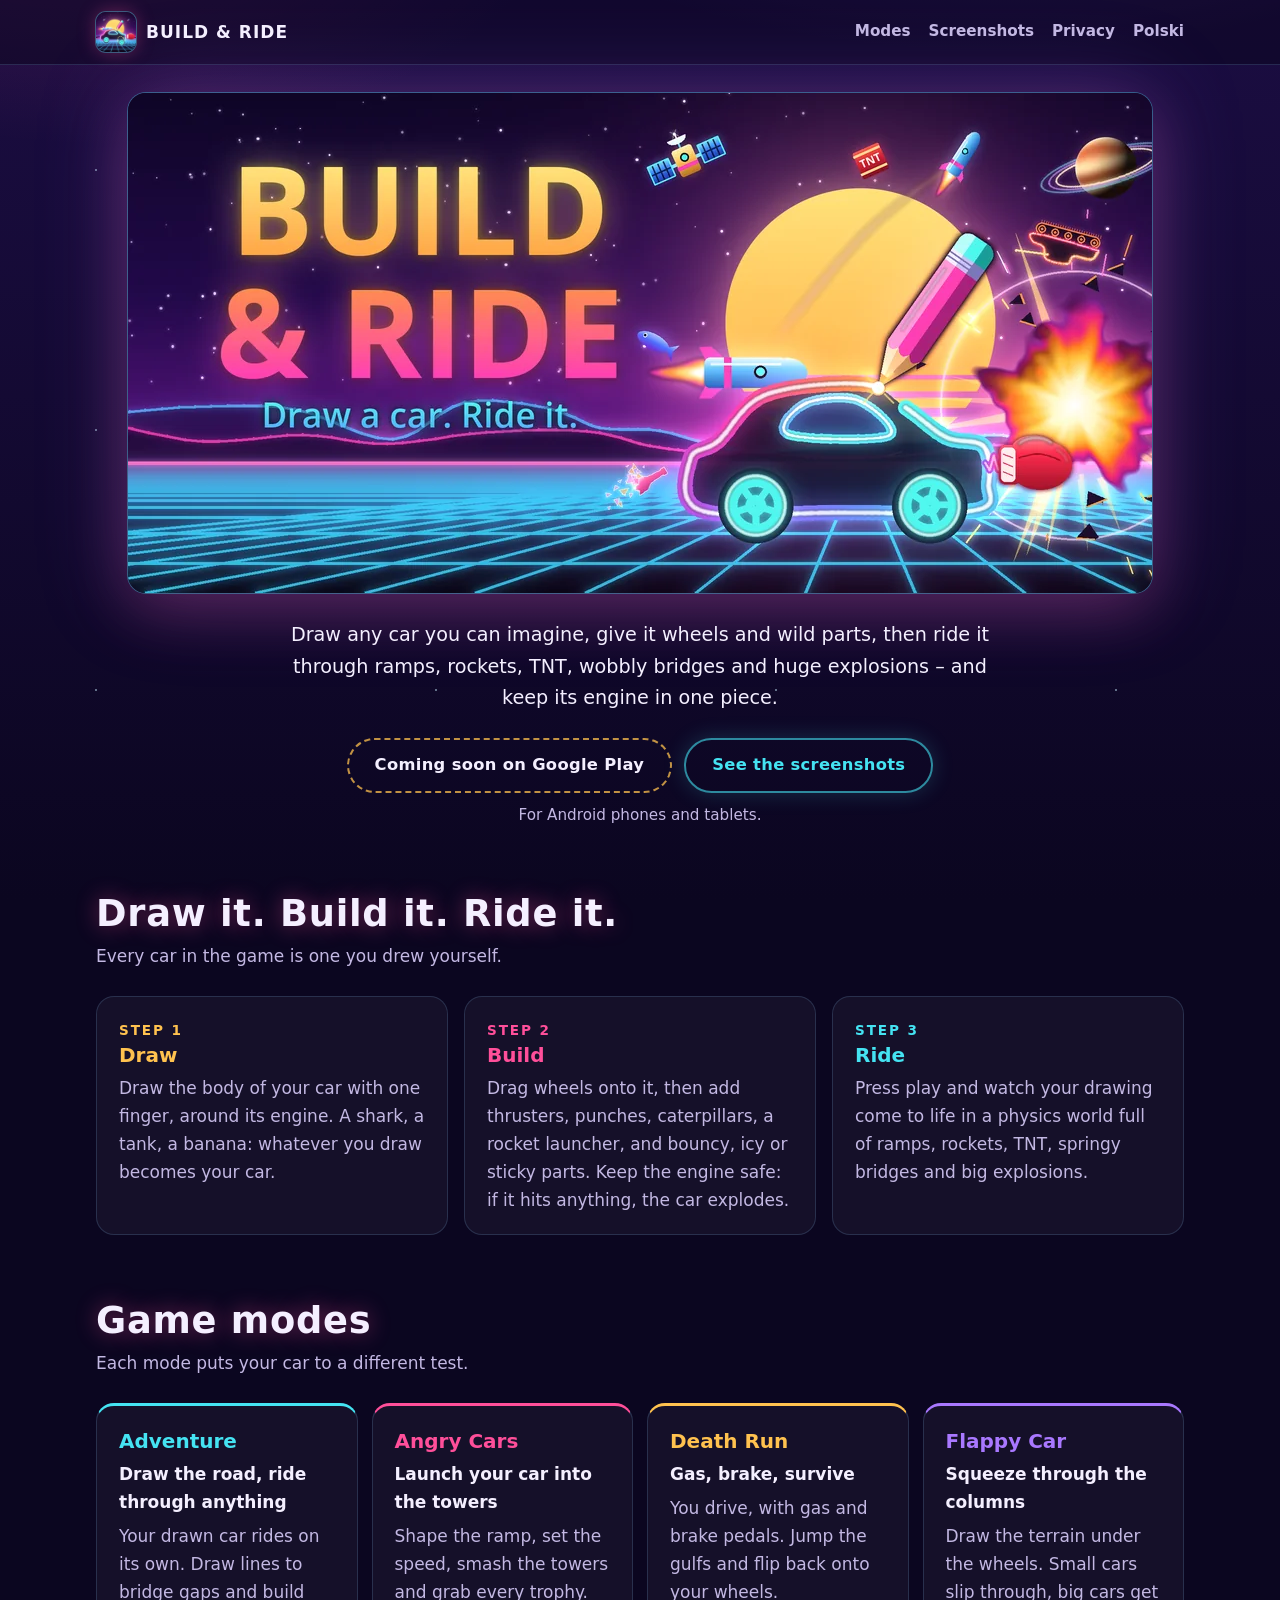
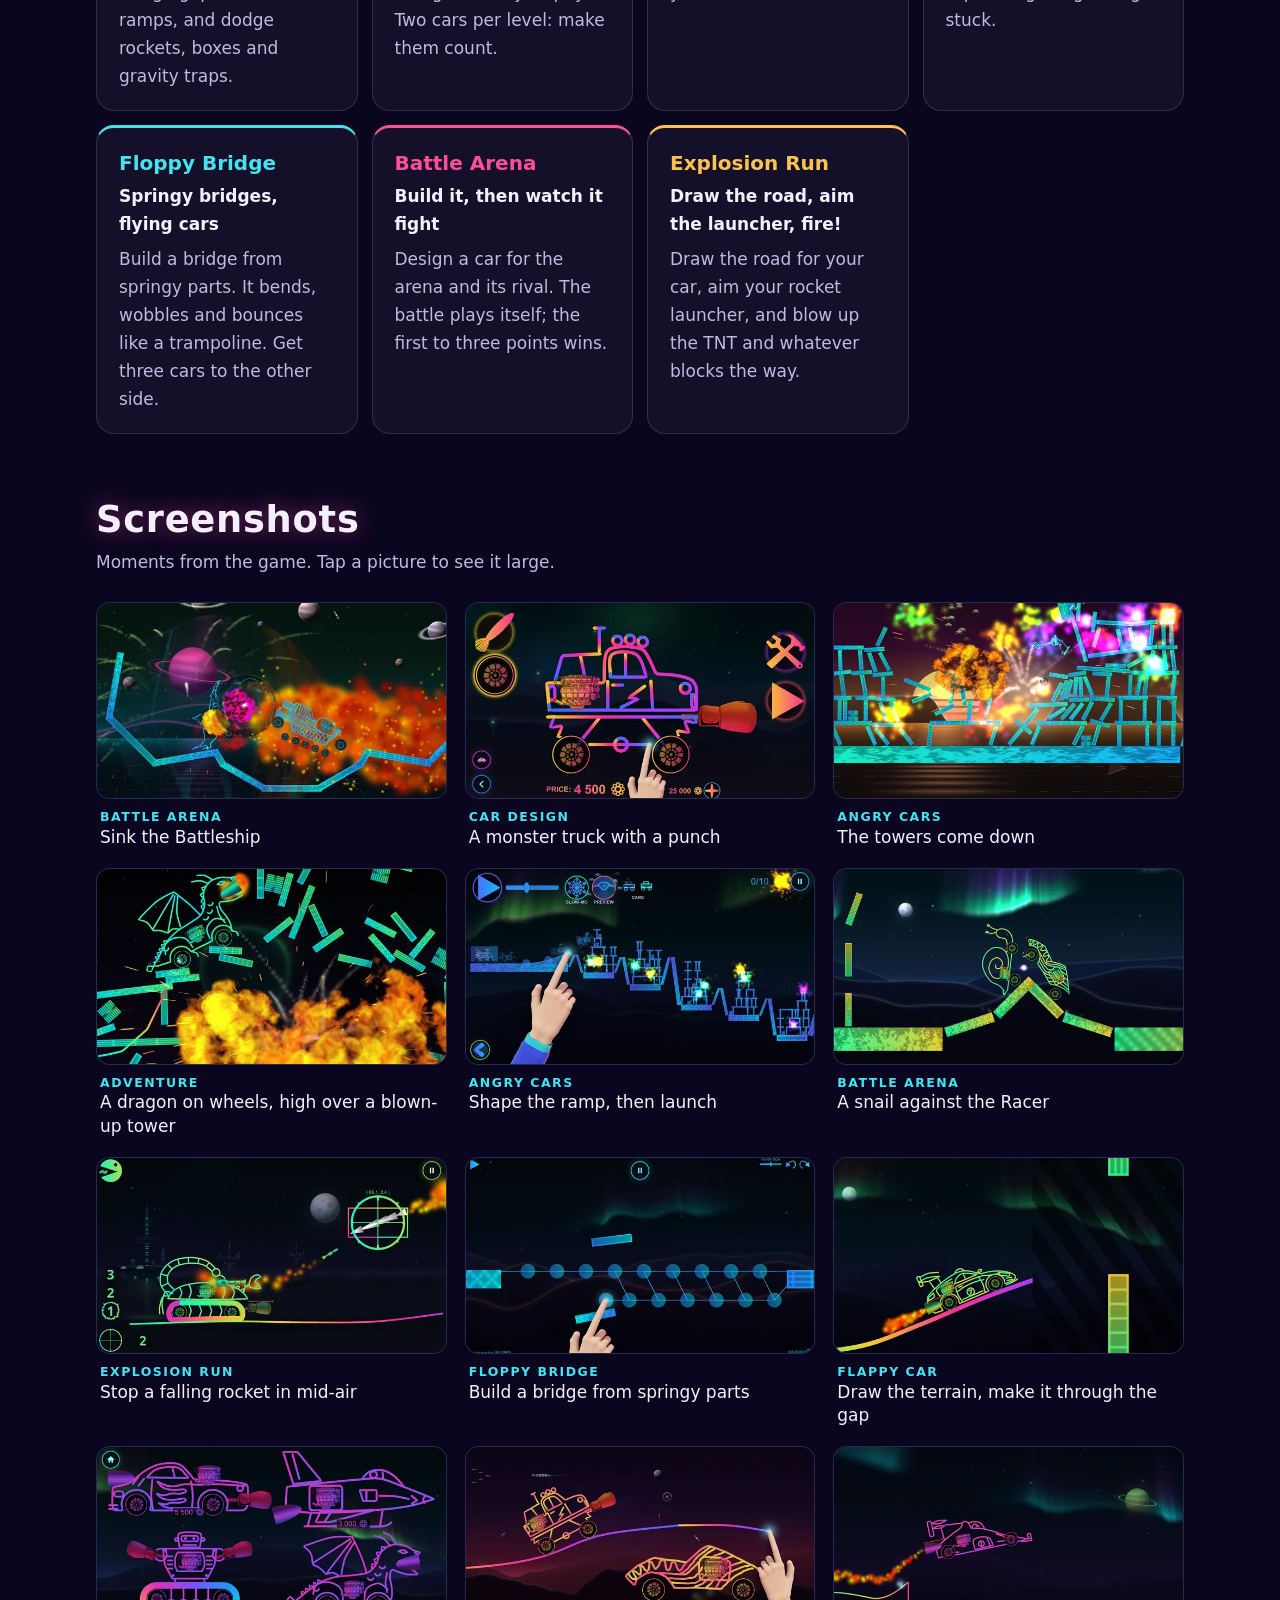
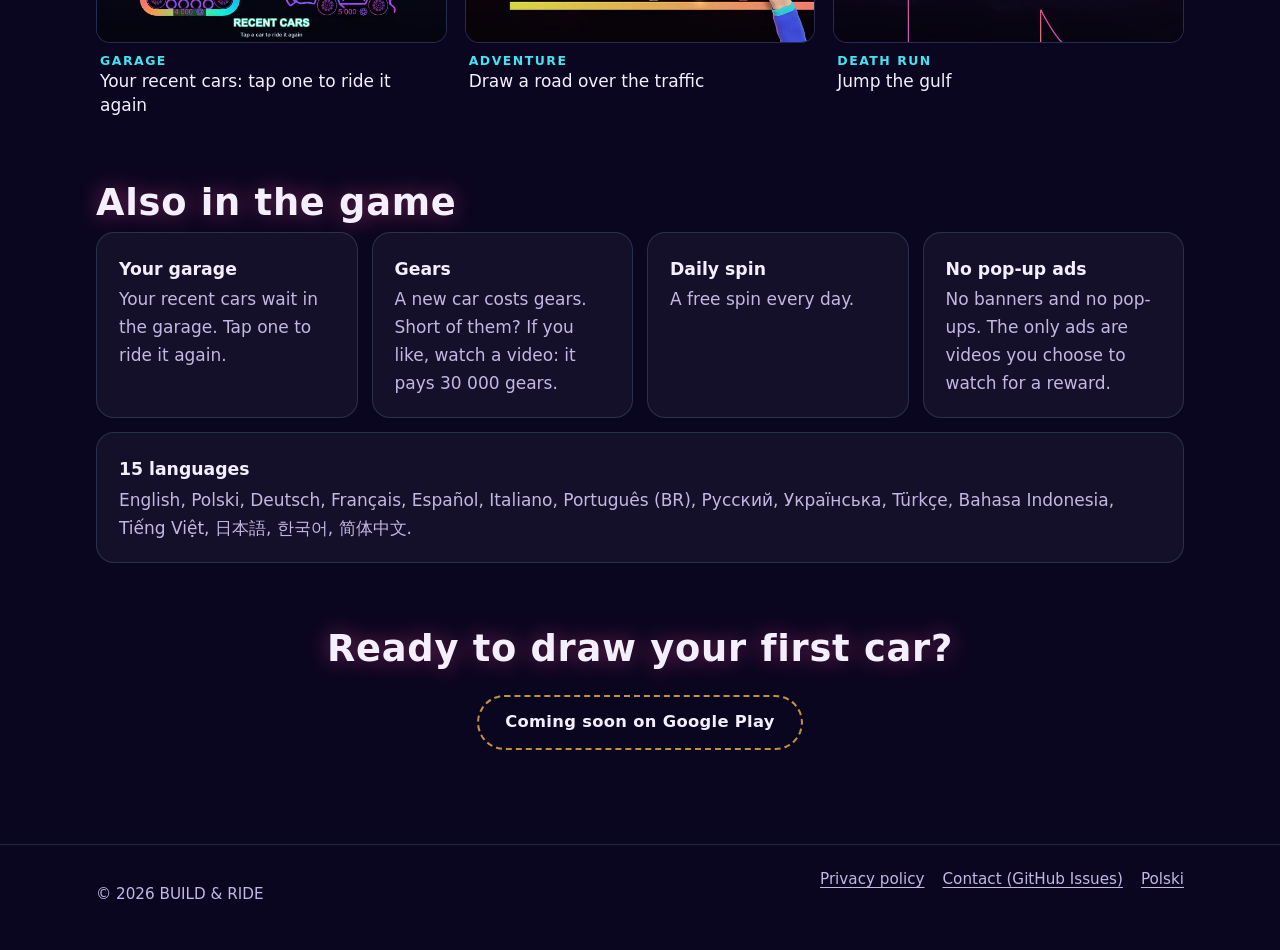
==== index.html @ ffcc8856 "BUILD & RIDE website: landing page (EN, PL), privacy policy, app-ads.txt, 404 Co-Authored-By: Claude" ====
<!doctype html>
<html lang="en">
<head>
<meta charset="utf-8">
<meta name="viewport" content="width=device-width, initial-scale=1">
<meta http-equiv="Content-Security-Policy" content="default-src 'none'; img-src 'self'; style-src 'self'; base-uri 'none'; form-action 'none'">
<meta name="referrer" content="no-referrer">
<title>BUILD &amp; RIDE: Draw a car. Ride it.</title>
<meta name="description" content="BUILD &amp; RIDE is a physics game for Android: draw any car you can imagine, add wheels, thrusters, punches and a rocket launcher, then ride it through ramps, rockets, wobbly bridges and big explosions.">
<meta name="color-scheme" content="dark">
<meta name="theme-color" content="#0b0620">
<link rel="canonical" href="https://raaafal.github.io/">
<link rel="alternate" hreflang="en" href="https://raaafal.github.io/">
<link rel="alternate" hreflang="pl" href="https://raaafal.github.io/pl/">
<link rel="alternate" hreflang="x-default" href="https://raaafal.github.io/">
<link rel="icon" href="favicon.ico" sizes="16x16 32x32 48x48">
<link rel="icon" href="assets/img/icon-192.png" type="image/png" sizes="192x192">
<link rel="apple-touch-icon" href="assets/img/apple-touch-icon.png">
<link rel="stylesheet" href="assets/css/site.css">
<meta property="og:type" content="website">
<meta property="og:site_name" content="BUILD &amp; RIDE">
<meta property="og:title" content="BUILD &amp; RIDE: Draw a car. Ride it.">
<meta property="og:description" content="Draw any car you can imagine, give it wheels and wild parts, and ride it through a world of ramps, rockets and explosions. A physics game for Android.">
<meta property="og:url" content="https://raaafal.github.io/">
<meta property="og:image" content="https://raaafal.github.io/assets/img/og.jpg">
<meta property="og:image:width" content="1200">
<meta property="og:image:height" content="630">
<meta property="og:image:alt" content="BUILD &amp; RIDE: a neon car being drawn by a pencil, with a rocket, a boxing glove and an explosion">
<meta property="og:locale" content="en_US">
<meta property="og:locale:alternate" content="pl_PL">
<meta name="twitter:card" content="summary_large_image">
</head>
<body>
<a class="skip" href="#main">Skip to content</a>

<header class="top">
  <div class="wrap">
    <a class="brand" href="./"><img src="assets/img/icon-96.webp" srcset="assets/img/icon-96.webp 1x, assets/img/icon-192.webp 2x" width="40" height="40" alt="">BUILD &amp; RIDE</a>
    <nav aria-label="Main">
      <ul class="nav">
        <li><a href="#modes">Modes</a></li>
        <li><a href="#screenshots">Screenshots</a></li>
        <li><a href="privacy.html">Privacy</a></li>
        <li><a href="pl/" hreflang="pl" lang="pl">Polski</a></li>
      </ul>
    </nav>
  </div>
</header>

<main id="main">
  <section class="hero">
    <div class="wrap">
      <h1><img src="assets/img/feature-1024.webp" srcset="assets/img/feature-640.webp 640w, assets/img/feature-1024.webp 1024w" sizes="(min-width: 1056px) 1024px, calc(100vw - 32px)" width="1024" height="500" fetchpriority="high" alt="BUILD &amp; RIDE: Draw a car. Ride it."></h1>
      <p class="lead">Draw any car you can imagine, give it wheels and wild parts, then ride it through ramps, rockets, TNT, wobbly bridges and huge explosions&nbsp;&ndash; and keep its engine in one piece.</p>
      <div class="cta">
        <!-- The Google Play listing was not live yet on 2026-11-10. When it is, replace the span below with:
        <a class="btn" href="https://play.google.com/store/apps/details?id=pl.favourite.drawandride">Get it on Google Play</a>
        -->
        <span class="btn btn-soon">Coming soon on Google Play</span>
        <a class="btn btn-ghost" href="#screenshots">See the screenshots</a>
      </div>
      <p class="note">For Android phones and tablets.</p>
    </div>
  </section>

  <section class="section" id="how" aria-labelledby="how-title">
    <div class="wrap">
      <h2 id="how-title">Draw it. Build it. Ride it.</h2>
      <p class="sub">Every car in the game is one you drew yourself.</p>
      <ol class="steps">
        <li class="card">
          <span class="step-no">Step 1</span>
          <h3>Draw</h3>
          <p>Draw the body of your car with one finger, around its engine. A shark, a tank, a banana: whatever you draw becomes your car.</p>
        </li>
        <li class="card">
          <span class="step-no">Step 2</span>
          <h3>Build</h3>
          <p>Drag wheels onto it, then add thrusters, punches, caterpillars, a rocket launcher, and bouncy, icy or sticky parts. Keep the engine safe: if it hits anything, the car explodes.</p>
        </li>
        <li class="card">
          <span class="step-no">Step 3</span>
          <h3>Ride</h3>
          <p>Press play and watch your drawing come to life in a physics world full of ramps, rockets, TNT, springy bridges and big explosions.</p>
        </li>
      </ol>
    </div>
  </section>

  <section class="section" id="modes" aria-labelledby="modes-title">
    <div class="wrap">
      <h2 id="modes-title">Game modes</h2>
      <p class="sub">Each mode puts your car to a different test.</p>
      <ul class="modes">
        <li class="card">
          <h3>Adventure</h3>
          <p class="tagline">Draw the road, ride through anything</p>
          <p>Your drawn car rides on its own. Draw lines to bridge gaps and build ramps, and dodge rockets, boxes and gravity traps.</p>
        </li>
        <li class="card">
          <h3>Angry Cars</h3>
          <p class="tagline">Launch your car into the towers</p>
          <p>Shape the ramp, set the speed, smash the towers and grab every trophy. Two cars per level: make them count.</p>
        </li>
        <li class="card">
          <h3>Death Run</h3>
          <p class="tagline">Gas, brake, survive</p>
          <p>You drive, with gas and brake pedals. Jump the gulfs and flip back onto your wheels.</p>
        </li>
        <li class="card">
          <h3>Flappy Car</h3>
          <p class="tagline">Squeeze through the columns</p>
          <p>Draw the terrain under the wheels. Small cars slip through, big cars get stuck.</p>
        </li>
        <li class="card">
          <h3>Floppy Bridge</h3>
          <p class="tagline">Springy bridges, flying cars</p>
          <p>Build a bridge from springy parts. It bends, wobbles and bounces like a trampoline. Get three cars to the other side.</p>
        </li>
        <li class="card">
          <h3>Battle Arena</h3>
          <p class="tagline">Build it, then watch it fight</p>
          <p>Design a car for the arena and its rival. The battle plays itself; the first to three points wins.</p>
        </li>
        <li class="card">
          <h3>Explosion Run</h3>
          <p class="tagline">Draw the road, aim the launcher, fire!</p>
          <p>Draw the road for your car, aim your rocket launcher, and blow up the TNT and whatever blocks the way.</p>
        </li>
      </ul>
    </div>
  </section>

  <section class="section" id="screenshots" aria-labelledby="shots-title">
    <div class="wrap">
      <h2 id="shots-title">Screenshots</h2>
      <p class="sub">Moments from the game. Tap a picture to see it large.</p>
      <ul class="gallery">
        <li>
          <figure>
            <a href="assets/img/shots/001-bat-battleship-1600.webp"><img src="assets/img/shots/001-bat-battleship-640.webp" srcset="assets/img/shots/001-bat-battleship-640.webp 640w, assets/img/shots/001-bat-battleship-960.webp 960w, assets/img/shots/001-bat-battleship-1600.webp 1600w" sizes="(min-width: 1120px) 340px, (min-width: 700px) 46vw, calc(100vw - 32px)" width="640" height="360" loading="lazy" decoding="async" alt="Screenshot: Battle Arena, Sink the Battleship"></a>
            <figcaption><span class="tag">Battle Arena</span>Sink the Battleship</figcaption>
          </figure>
        </li>
        <li>
          <figure>
            <a href="assets/img/shots/009-des-monster-1600.webp"><img src="assets/img/shots/009-des-monster-640.webp" srcset="assets/img/shots/009-des-monster-640.webp 640w, assets/img/shots/009-des-monster-960.webp 960w, assets/img/shots/009-des-monster-1600.webp 1600w" sizes="(min-width: 1120px) 340px, (min-width: 700px) 46vw, calc(100vw - 32px)" width="640" height="360" loading="lazy" decoding="async" alt="Screenshot: Car design, A monster truck with a punch"></a>
            <figcaption><span class="tag">Car design</span>A monster truck with a punch</figcaption>
          </figure>
        </li>
        <li>
          <figure>
            <a href="assets/img/shots/014-ang-hit4-1600.webp"><img src="assets/img/shots/014-ang-hit4-640.webp" srcset="assets/img/shots/014-ang-hit4-640.webp 640w, assets/img/shots/014-ang-hit4-960.webp 960w, assets/img/shots/014-ang-hit4-1600.webp 1600w" sizes="(min-width: 1120px) 340px, (min-width: 700px) 46vw, calc(100vw - 32px)" width="640" height="360" loading="lazy" decoding="async" alt="Screenshot: Angry Cars, The towers come down"></a>
            <figcaption><span class="tag">Angry Cars</span>The towers come down</figcaption>
          </figure>
        </li>
        <li>
          <figure>
            <a href="assets/img/shots/020-adv-collapse-1600.webp"><img src="assets/img/shots/020-adv-collapse-640.webp" srcset="assets/img/shots/020-adv-collapse-640.webp 640w, assets/img/shots/020-adv-collapse-960.webp 960w, assets/img/shots/020-adv-collapse-1600.webp 1600w" sizes="(min-width: 1120px) 340px, (min-width: 700px) 46vw, calc(100vw - 32px)" width="640" height="360" loading="lazy" decoding="async" alt="Screenshot: Adventure, A dragon on wheels, high over a blown-up tower"></a>
            <figcaption><span class="tag">Adventure</span>A dragon on wheels, high over a blown-up tower</figcaption>
          </figure>
        </li>
        <li>
          <figure>
            <a href="assets/img/shots/030-ang-ramp-long-1600.webp"><img src="assets/img/shots/030-ang-ramp-long-640.webp" srcset="assets/img/shots/030-ang-ramp-long-640.webp 640w, assets/img/shots/030-ang-ramp-long-960.webp 960w, assets/img/shots/030-ang-ramp-long-1600.webp 1600w" sizes="(min-width: 1120px) 340px, (min-width: 700px) 46vw, calc(100vw - 32px)" width="640" height="360" loading="lazy" decoding="async" alt="Screenshot: Angry Cars, Shape the ramp, then launch"></a>
            <figcaption><span class="tag">Angry Cars</span>Shape the ramp, then launch</figcaption>
          </figure>
        </li>
        <li>
          <figure>
            <a href="assets/img/shots/035-bat-racer-1600.webp"><img src="assets/img/shots/035-bat-racer-640.webp" srcset="assets/img/shots/035-bat-racer-640.webp 640w, assets/img/shots/035-bat-racer-960.webp 960w, assets/img/shots/035-bat-racer-1600.webp 1600w" sizes="(min-width: 1120px) 340px, (min-width: 700px) 46vw, calc(100vw - 32px)" width="640" height="360" loading="lazy" decoding="async" alt="Screenshot: Battle Arena, A snail against the Racer"></a>
            <figcaption><span class="tag">Battle Arena</span>A snail against the Racer</figcaption>
          </figure>
        </li>
        <li>
          <figure>
            <a href="assets/img/shots/045-exp-intercept-1600.webp"><img src="assets/img/shots/045-exp-intercept-640.webp" srcset="assets/img/shots/045-exp-intercept-640.webp 640w, assets/img/shots/045-exp-intercept-960.webp 960w, assets/img/shots/045-exp-intercept-1600.webp 1600w" sizes="(min-width: 1120px) 340px, (min-width: 700px) 46vw, calc(100vw - 32px)" width="640" height="360" loading="lazy" decoding="async" alt="Screenshot: Explosion Run, Stop a falling rocket in mid-air"></a>
            <figcaption><span class="tag">Explosion Run</span>Stop a falling rocket in mid-air</figcaption>
          </figure>
        </li>
        <li>
          <figure>
            <a href="assets/img/shots/082-bri-build-truss-1600.webp"><img src="assets/img/shots/082-bri-build-truss-640.webp" srcset="assets/img/shots/082-bri-build-truss-640.webp 640w, assets/img/shots/082-bri-build-truss-960.webp 960w, assets/img/shots/082-bri-build-truss-1600.webp 1600w" sizes="(min-width: 1120px) 340px, (min-width: 700px) 46vw, calc(100vw - 32px)" width="640" height="360" loading="lazy" decoding="async" alt="Screenshot: Floppy Bridge, Build a bridge from springy parts"></a>
            <figcaption><span class="tag">Floppy Bridge</span>Build a bridge from springy parts</figcaption>
          </figure>
        </li>
        <li>
          <figure>
            <a href="assets/img/shots/091-fly-ramp-1600.webp"><img src="assets/img/shots/091-fly-ramp-640.webp" srcset="assets/img/shots/091-fly-ramp-640.webp 640w, assets/img/shots/091-fly-ramp-960.webp 960w, assets/img/shots/091-fly-ramp-1600.webp 1600w" sizes="(min-width: 1120px) 340px, (min-width: 700px) 46vw, calc(100vw - 32px)" width="640" height="360" loading="lazy" decoding="async" alt="Screenshot: Flappy Car, Draw the terrain, make it through the gap"></a>
            <figcaption><span class="tag">Flappy Car</span>Draw the terrain, make it through the gap</figcaption>
          </figure>
        </li>
        <li>
          <figure>
            <a href="assets/img/shots/094-gar-four-1600.webp"><img src="assets/img/shots/094-gar-four-640.webp" srcset="assets/img/shots/094-gar-four-640.webp 640w, assets/img/shots/094-gar-four-960.webp 960w, assets/img/shots/094-gar-four-1600.webp 1600w" sizes="(min-width: 1120px) 340px, (min-width: 700px) 46vw, calc(100vw - 32px)" width="640" height="360" loading="lazy" decoding="async" alt="Screenshot: Garage, Your recent cars: tap one to ride it again"></a>
            <figcaption><span class="tag">Garage</span>Your recent cars: tap one to ride it again</figcaption>
          </figure>
        </li>
        <li>
          <figure>
            <a href="assets/img/shots/096-adv-highway-1600.webp"><img src="assets/img/shots/096-adv-highway-640.webp" srcset="assets/img/shots/096-adv-highway-640.webp 640w, assets/img/shots/096-adv-highway-960.webp 960w, assets/img/shots/096-adv-highway-1600.webp 1600w" sizes="(min-width: 1120px) 340px, (min-width: 700px) 46vw, calc(100vw - 32px)" width="640" height="360" loading="lazy" decoding="async" alt="Screenshot: Adventure, Draw a road over the traffic"></a>
            <figcaption><span class="tag">Adventure</span>Draw a road over the traffic</figcaption>
          </figure>
        </li>
        <li>
          <figure>
            <a href="assets/img/shots/097-run-gulf-1600.webp"><img src="assets/img/shots/097-run-gulf-640.webp" srcset="assets/img/shots/097-run-gulf-640.webp 640w, assets/img/shots/097-run-gulf-960.webp 960w, assets/img/shots/097-run-gulf-1600.webp 1600w" sizes="(min-width: 1120px) 340px, (min-width: 700px) 46vw, calc(100vw - 32px)" width="640" height="360" loading="lazy" decoding="async" alt="Screenshot: Death Run, Jump the gulf"></a>
            <figcaption><span class="tag">Death Run</span>Jump the gulf</figcaption>
          </figure>
        </li>
      </ul>
    </div>
  </section>

  <section class="section" id="more" aria-labelledby="more-title">
    <div class="wrap">
      <h2 id="more-title">Also in the game</h2>
      <ul class="facts">
        <li class="card"><strong>Your garage</strong><span>Your recent cars wait in the garage. Tap one to ride it again.</span></li>
        <li class="card"><strong>Gears</strong><span>A new car costs gears. Short of them? If you like, watch a video: it pays 30&nbsp;000 gears.</span></li>
        <li class="card"><strong>Daily spin</strong><span>A free spin every day.</span></li>
        <li class="card"><strong>No pop-up ads</strong><span>No banners and no pop-ups. The only ads are videos you choose to watch for a reward.</span></li>
        <li class="card wide"><strong>15 languages</strong><span>English, Polski, Deutsch, Français, Español, Italiano, Português (BR), Русский, Українська, Türkçe, Bahasa Indonesia, Tiếng Việt, 日本語, 한국어, 简体中文.</span></li>
      </ul>
    </div>
  </section>

  <section class="section final" aria-labelledby="final-title">
    <div class="wrap">
      <h2 id="final-title">Ready to draw your first car?</h2>
      <div class="cta">
        <!-- When the Google Play listing is live, replace the span below with:
        <a class="btn" href="https://play.google.com/store/apps/details?id=pl.favourite.drawandride">Get it on Google Play</a>
        -->
        <span class="btn btn-soon">Coming soon on Google Play</span>
      </div>
    </div>
  </section>
</main>

<footer class="foot">
  <div class="wrap">
    <p>&copy; 2026 BUILD &amp; RIDE</p>
    <ul>
      <li><a href="privacy.html">Privacy policy</a></li>
      <li><a href="https://github.com/Raaafal/raaafal.github.io/issues">Contact (GitHub Issues)</a></li>
      <li><a href="pl/" hreflang="pl" lang="pl">Polski</a></li>
    </ul>
  </div>
</footer>
</body>
</html>
---- assets/css/site.css ----
/* BUILD & RIDE website: one small stylesheet, system fonts, no external requests. */

:root {
  color-scheme: dark;
  --bg: #0b0620;
  --bg-top: #1b0d42;
  --panel: rgba(255, 255, 255, 0.045);
  --panel-line: rgba(140, 205, 255, 0.17);
  --text: #f4efff;
  --muted: #c3b8e3;
  --cyan: #45e3f2;
  --pink: #ff4f9a;
  --gold: #ffc24f;
  --violet: #a978ff;
  --radius: 18px;
  --wrap: 1120px;
  --gutter: 16px;
}

*,
*::before,
*::after {
  box-sizing: border-box;
}

html {
  -webkit-text-size-adjust: 100%;
  text-size-adjust: 100%;
  scroll-behavior: smooth;
}

@media (prefers-reduced-motion: reduce) {
  html {
    scroll-behavior: auto;
  }
}

body {
  margin: 0;
  min-height: 100vh;
  font: 400 1.0625rem/1.65 system-ui, -apple-system, "Segoe UI", Roboto, "Helvetica Neue", Arial, "Noto Sans", sans-serif;
  color: var(--text);
  background-color: var(--bg);
  background-image:
    radial-gradient(1100px 620px at 78% -8%, rgba(169, 120, 255, 0.34), transparent 62%),
    radial-gradient(820px 520px at 8% -4%, rgba(255, 79, 154, 0.2), transparent 60%),
    linear-gradient(180deg, var(--bg-top) 0, var(--bg) 900px);
  background-repeat: no-repeat;
  overflow-x: hidden;
}

/* a quiet field of stars behind everything */
body::before {
  content: "";
  position: fixed;
  inset: 0;
  z-index: -1;
  pointer-events: none;
  opacity: 0.5;
  background-image:
    radial-gradient(1.2px 1.2px at 24px 36px, #fff 50%, transparent 52%),
    radial-gradient(1px 1px at 150px 92px, rgba(255, 255, 255, 0.85) 50%, transparent 52%),
    radial-gradient(1.6px 1.6px at 96px 170px, rgba(200, 240, 255, 0.9) 50%, transparent 52%),
    radial-gradient(1px 1px at 236px 214px, rgba(255, 255, 255, 0.7) 50%, transparent 52%),
    radial-gradient(1.3px 1.3px at 310px 48px, rgba(255, 220, 240, 0.8) 50%, transparent 52%),
    radial-gradient(1px 1px at 200px 130px, rgba(255, 255, 255, 0.6) 50%, transparent 52%);
  background-size: 340px 260px;
}

img {
  max-width: 100%;
  height: auto;
  display: block;
}

a {
  color: var(--cyan);
  text-underline-offset: 0.18em;
}

a:hover {
  color: #8ff1fa;
}

:focus-visible {
  outline: 3px solid var(--gold);
  outline-offset: 3px;
  border-radius: 6px;
}

.wrap {
  width: 100%;
  max-width: var(--wrap);
  margin: 0 auto;
  padding: 0 var(--gutter);
}

.skip {
  position: absolute;
  left: -9999px;
  top: 0;
  padding: 8px 14px;
  background: var(--gold);
  color: #1a0b33;
  font-weight: 700;
  z-index: 20;
}

.skip:focus {
  left: 12px;
  top: 12px;
}

/* ------------------------------------------------------------------ header */

.top {
  border-bottom: 1px solid var(--panel-line);
  background: rgba(11, 6, 32, 0.55);
}

.top .wrap {
  display: flex;
  align-items: center;
  justify-content: space-between;
  flex-wrap: wrap;
  gap: 8px 20px;
  padding-top: 12px;
  padding-bottom: 12px;
}

.brand {
  display: inline-flex;
  align-items: center;
  gap: 10px;
  color: var(--text);
  text-decoration: none;
  font-weight: 800;
  letter-spacing: 0.06em;
  white-space: nowrap;
}

.brand img {
  width: 40px;
  height: 40px;
  border-radius: 10px;
  box-shadow: 0 0 0 1px rgba(69, 227, 242, 0.35), 0 0 18px rgba(255, 79, 154, 0.35);
}

.brand:hover {
  color: var(--text);
}

.nav {
  display: flex;
  flex-wrap: wrap;
  gap: 4px 18px;
  margin: 0;
  padding: 0;
  list-style: none;
  font-size: 0.95rem;
}

.nav a {
  color: var(--muted);
  text-decoration: none;
  font-weight: 600;
}

.nav a:hover,
.nav a[aria-current="page"] {
  color: var(--text);
}

/* ------------------------------------------------------------------ hero */

.hero {
  padding: 28px 0 8px;
  text-align: center;
}

.hero h1 {
  margin: 0 auto;
  max-width: 1024px;
  line-height: 0;
}

.hero h1 img {
  width: 100%;
  border-radius: var(--radius);
  box-shadow:
    0 0 0 1px rgba(69, 227, 242, 0.35),
    0 18px 60px rgba(255, 79, 154, 0.22),
    0 0 90px rgba(169, 120, 255, 0.25);
}

.lead {
  max-width: 44rem;
  margin: 26px auto 0;
  font-size: 1.2rem;
  color: var(--text);
}

.cta {
  display: flex;
  flex-wrap: wrap;
  justify-content: center;
  gap: 12px;
  margin: 24px 0 6px;
}

.btn {
  display: inline-flex;
  align-items: center;
  justify-content: center;
  min-height: 50px;
  padding: 12px 26px;
  border-radius: 999px;
  font-weight: 800;
  font-size: 1.02rem;
  letter-spacing: 0.02em;
  text-decoration: none;
  color: #1a0b33;
  background: linear-gradient(90deg, var(--gold), var(--pink));
  box-shadow: 0 6px 26px rgba(255, 79, 154, 0.35);
}

.btn:hover {
  color: #1a0b33;
  filter: brightness(1.08);
}

.btn-soon {
  color: var(--text);
  background: transparent;
  border: 2px dashed rgba(255, 194, 79, 0.75);
  box-shadow: none;
  cursor: default;
}

.btn-ghost {
  color: var(--cyan);
  background: transparent;
  border: 2px solid rgba(69, 227, 242, 0.6);
  box-shadow: 0 0 22px rgba(69, 227, 242, 0.18);
}

.btn-ghost:hover {
  color: #8ff1fa;
}

.note {
  margin: 10px 0 0;
  color: var(--muted);
  font-size: 0.95rem;
}

/* ------------------------------------------------------------------ sections */

section {
  scroll-margin-top: 12px;
}

.section {
  padding: 56px 0 8px;
}

.section h2 {
  margin: 0 0 6px;
  font-size: clamp(1.6rem, 1.1rem + 2vw, 2.3rem);
  line-height: 1.2;
  font-weight: 900;
  letter-spacing: 0.02em;
  text-shadow: 0 0 22px rgba(255, 79, 154, 0.45);
}

.section .sub {
  margin: 0 0 26px;
  color: var(--muted);
  max-width: 48rem;
}

.card {
  background: var(--panel);
  border: 1px solid var(--panel-line);
  border-radius: var(--radius);
  padding: 22px 22px 20px;
}

.card h3 {
  margin: 0 0 6px;
  font-size: 1.25rem;
  line-height: 1.3;
  font-weight: 800;
}

.card p {
  margin: 0;
  color: var(--muted);
}

/* the three steps */
.steps {
  display: grid;
  gap: 16px;
  grid-template-columns: repeat(auto-fit, minmax(250px, 1fr));
  margin: 0;
  padding: 0;
  list-style: none;
}

.step-no {
  display: block;
  font-size: 0.85rem;
  font-weight: 800;
  letter-spacing: 0.14em;
  text-transform: uppercase;
}

.steps li:nth-child(1) .step-no,
.steps li:nth-child(1) h3 {
  color: var(--gold);
}

.steps li:nth-child(2) .step-no,
.steps li:nth-child(2) h3 {
  color: var(--pink);
}

.steps li:nth-child(3) .step-no,
.steps li:nth-child(3) h3 {
  color: var(--cyan);
}

/* the modes */
.modes {
  display: grid;
  gap: 14px;
  grid-template-columns: repeat(auto-fill, minmax(250px, 1fr));
  margin: 0;
  padding: 0;
  list-style: none;
}

.modes .card {
  border-top: 3px solid var(--accent, var(--cyan));
}

.modes h3 {
  color: var(--accent, var(--cyan));
}

.modes .tagline {
  margin: 0 0 6px;
  color: var(--text);
  font-weight: 600;
}

.modes li:nth-child(4n + 1) { --accent: var(--cyan); }
.modes li:nth-child(4n + 2) { --accent: var(--pink); }
.modes li:nth-child(4n + 3) { --accent: var(--gold); }
.modes li:nth-child(4n + 4) { --accent: var(--violet); }

/* the screenshots */
.gallery {
  display: grid;
  gap: 18px;
  grid-template-columns: repeat(auto-fill, minmax(300px, 1fr));
  margin: 0;
  padding: 0;
  list-style: none;
}

.gallery figure {
  margin: 0;
}

.gallery a {
  display: block;
  border-radius: 14px;
  overflow: hidden;
  border: 1px solid var(--panel-line);
  background: #120a2c;
  aspect-ratio: 16 / 9;
}

.gallery a:hover {
  border-color: rgba(69, 227, 242, 0.7);
  box-shadow: 0 0 26px rgba(69, 227, 242, 0.25);
}

.gallery img {
  width: 100%;
  height: 100%;
  object-fit: cover;
}

.gallery figcaption {
  padding: 9px 4px 0;
  line-height: 1.4;
}

.tag {
  display: block;
  font-size: 0.78rem;
  font-weight: 800;
  letter-spacing: 0.12em;
  text-transform: uppercase;
  color: var(--cyan);
}

.hint {
  margin: 16px 0 0;
  color: var(--muted);
  font-size: 0.95rem;
}

/* also in the game */
.facts {
  display: grid;
  gap: 14px;
  grid-template-columns: repeat(auto-fit, minmax(250px, 1fr));
  margin: 0;
  padding: 0;
  list-style: none;
}

.facts strong {
  display: block;
  color: var(--text);
  font-size: 1.08rem;
  margin-bottom: 2px;
}

.facts span {
  color: var(--muted);
}

.facts .wide {
  grid-column: 1 / -1;
}

.final {
  text-align: center;
  padding-bottom: 48px;
}

/* ------------------------------------------------------------------ the privacy policy */

.doc {
  max-width: 46rem;
  padding: 40px 0 24px;
}

.doc h1 {
  margin: 0 0 6px;
  font-size: clamp(1.8rem, 1.2rem + 2.4vw, 2.6rem);
  line-height: 1.15;
  font-weight: 900;
  text-shadow: 0 0 24px rgba(255, 79, 154, 0.45);
}

.doc .meta {
  margin: 0 0 24px;
  color: var(--muted);
}

.doc h2 {
  margin: 34px 0 8px;
  font-size: 1.35rem;
  line-height: 1.3;
  color: var(--gold);
}

.doc h3 {
  margin: 22px 0 6px;
  font-size: 1.1rem;
  color: var(--cyan);
}

.doc p,
.doc li {
  color: var(--text);
}

.doc ul {
  padding-left: 1.25rem;
}

.doc li {
  margin: 4px 0;
}

.doc .summary {
  margin: 18px 0 8px;
}

.doc .summary h2 {
  margin-top: 0;
  color: var(--cyan);
}

.doc .summary ul {
  margin: 0;
}

.doc code {
  font-family: ui-monospace, "Cascadia Mono", Consolas, Menlo, monospace;
  font-size: 0.92em;
  color: #ffd98f;
  overflow-wrap: anywhere;
}

/* ------------------------------------------------------------------ footer */

.foot {
  margin-top: 40px;
  border-top: 1px solid var(--panel-line);
  color: var(--muted);
  font-size: 0.95rem;
}

.foot .wrap {
  display: flex;
  flex-wrap: wrap;
  justify-content: space-between;
  gap: 10px 24px;
  padding-top: 22px;
  padding-bottom: 28px;
}

.foot ul {
  display: flex;
  flex-wrap: wrap;
  gap: 6px 18px;
  margin: 0;
  padding: 0;
  list-style: none;
}

.foot a {
  color: var(--muted);
}

.foot a:hover {
  color: var(--text);
}

/* ------------------------------------------------------------------ the 404 page */

.lost {
  text-align: center;
  padding: 72px 0 40px;
}

.lost h1 {
  margin: 18px 0 8px;
  font-size: clamp(1.8rem, 1.2rem + 2.4vw, 2.6rem);
  font-weight: 900;
}

.lost img {
  margin: 0 auto;
  width: 120px;
  height: 120px;
  border-radius: 26px;
  box-shadow: 0 0 0 1px rgba(69, 227, 242, 0.35), 0 0 40px rgba(255, 79, 154, 0.35);
}

@media (max-width: 520px) {
  body {
    font-size: 1rem;
  }

  .lead {
    font-size: 1.08rem;
  }

  .hero {
    padding-top: 18px;
  }

  .section {
    padding-top: 44px;
  }

  .gallery {
    grid-template-columns: 1fr;
  }
}

@media (max-width: 360px) {
  .btn {
    padding-left: 16px;
    padding-right: 16px;
    font-size: 0.97rem;
  }
}
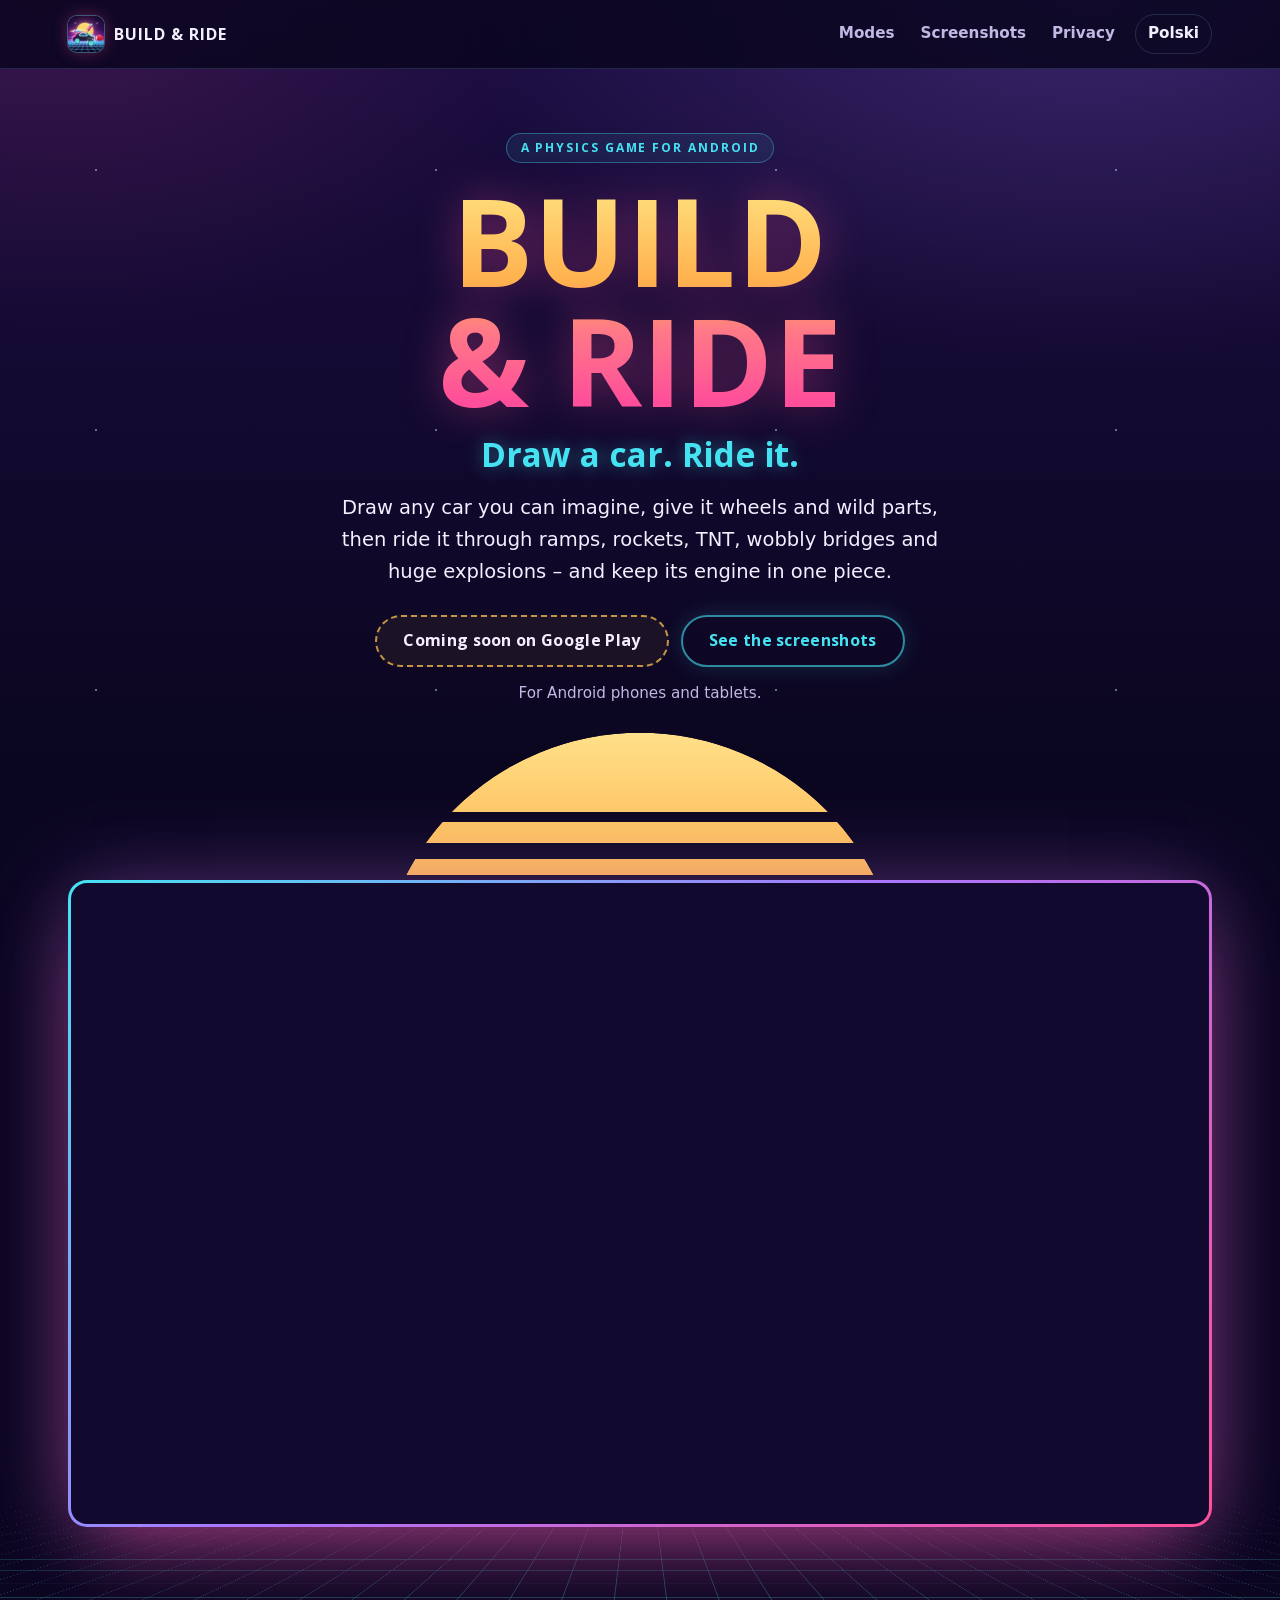
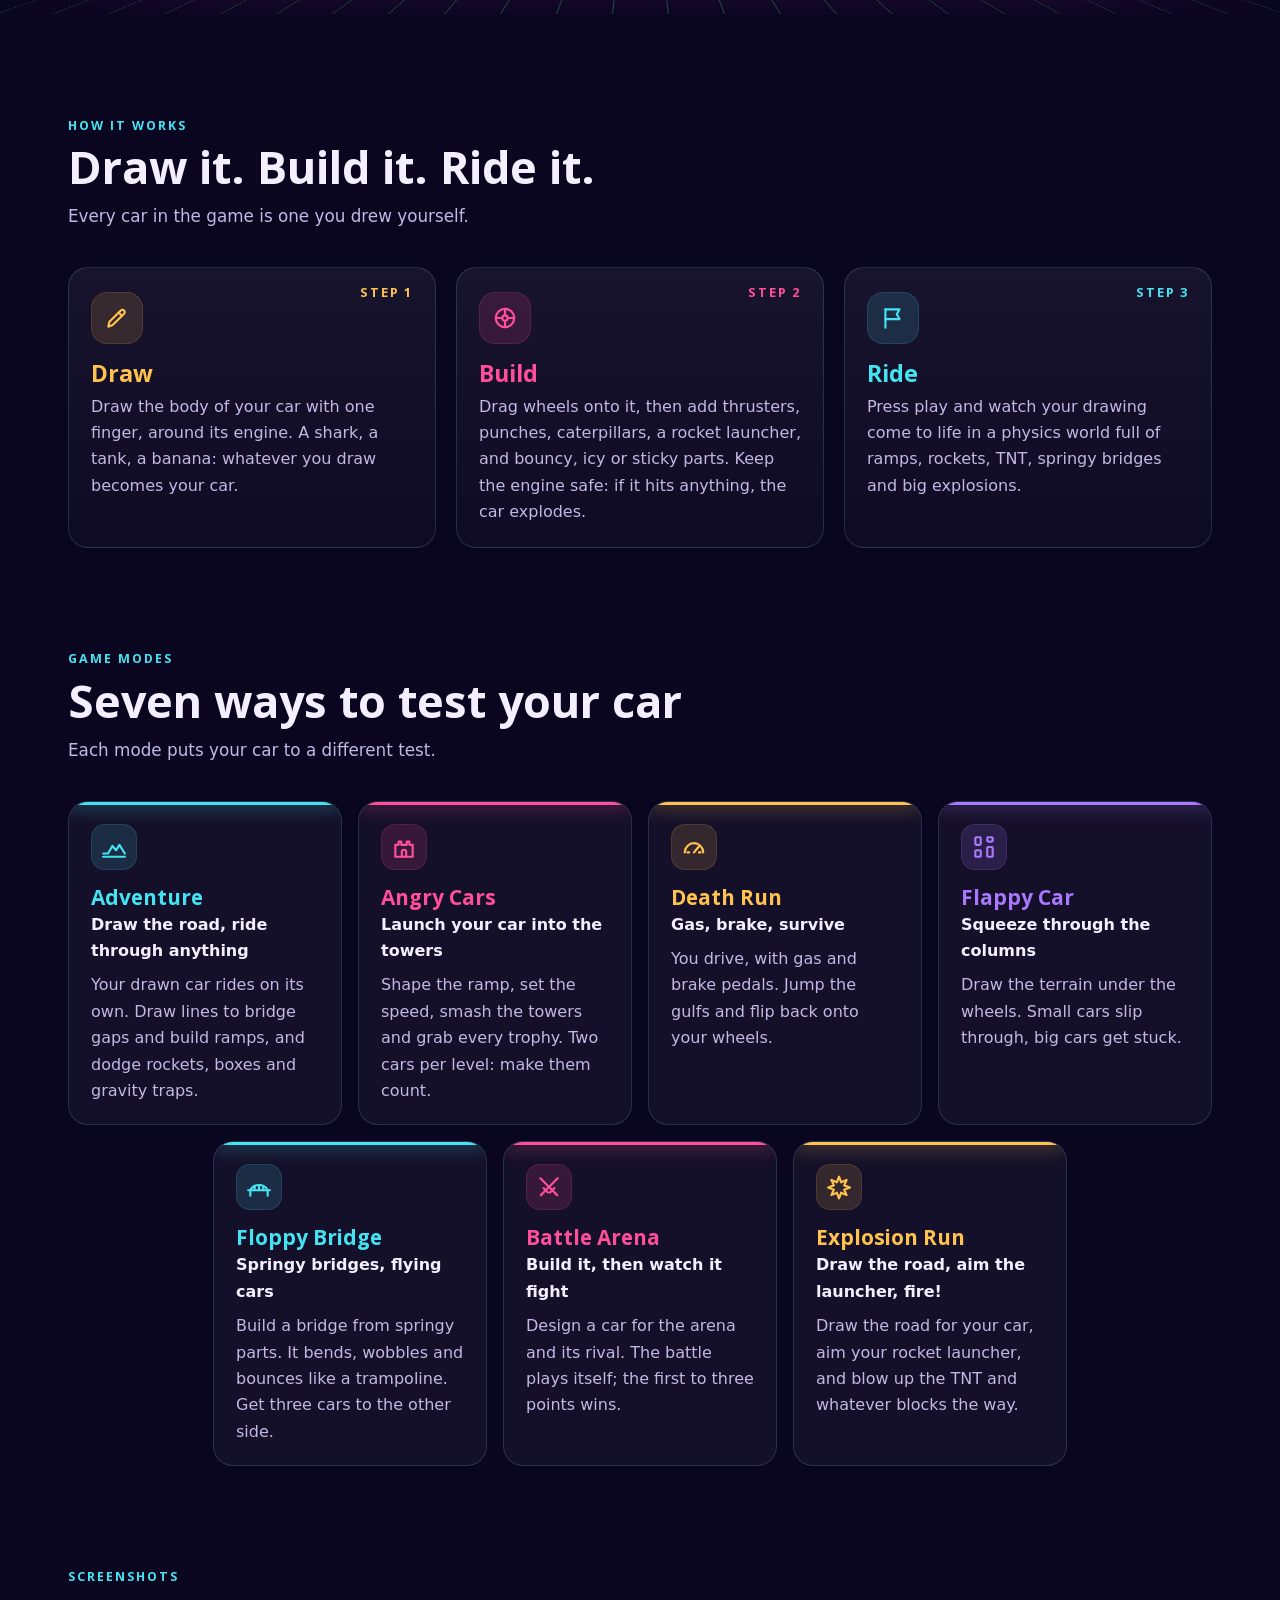
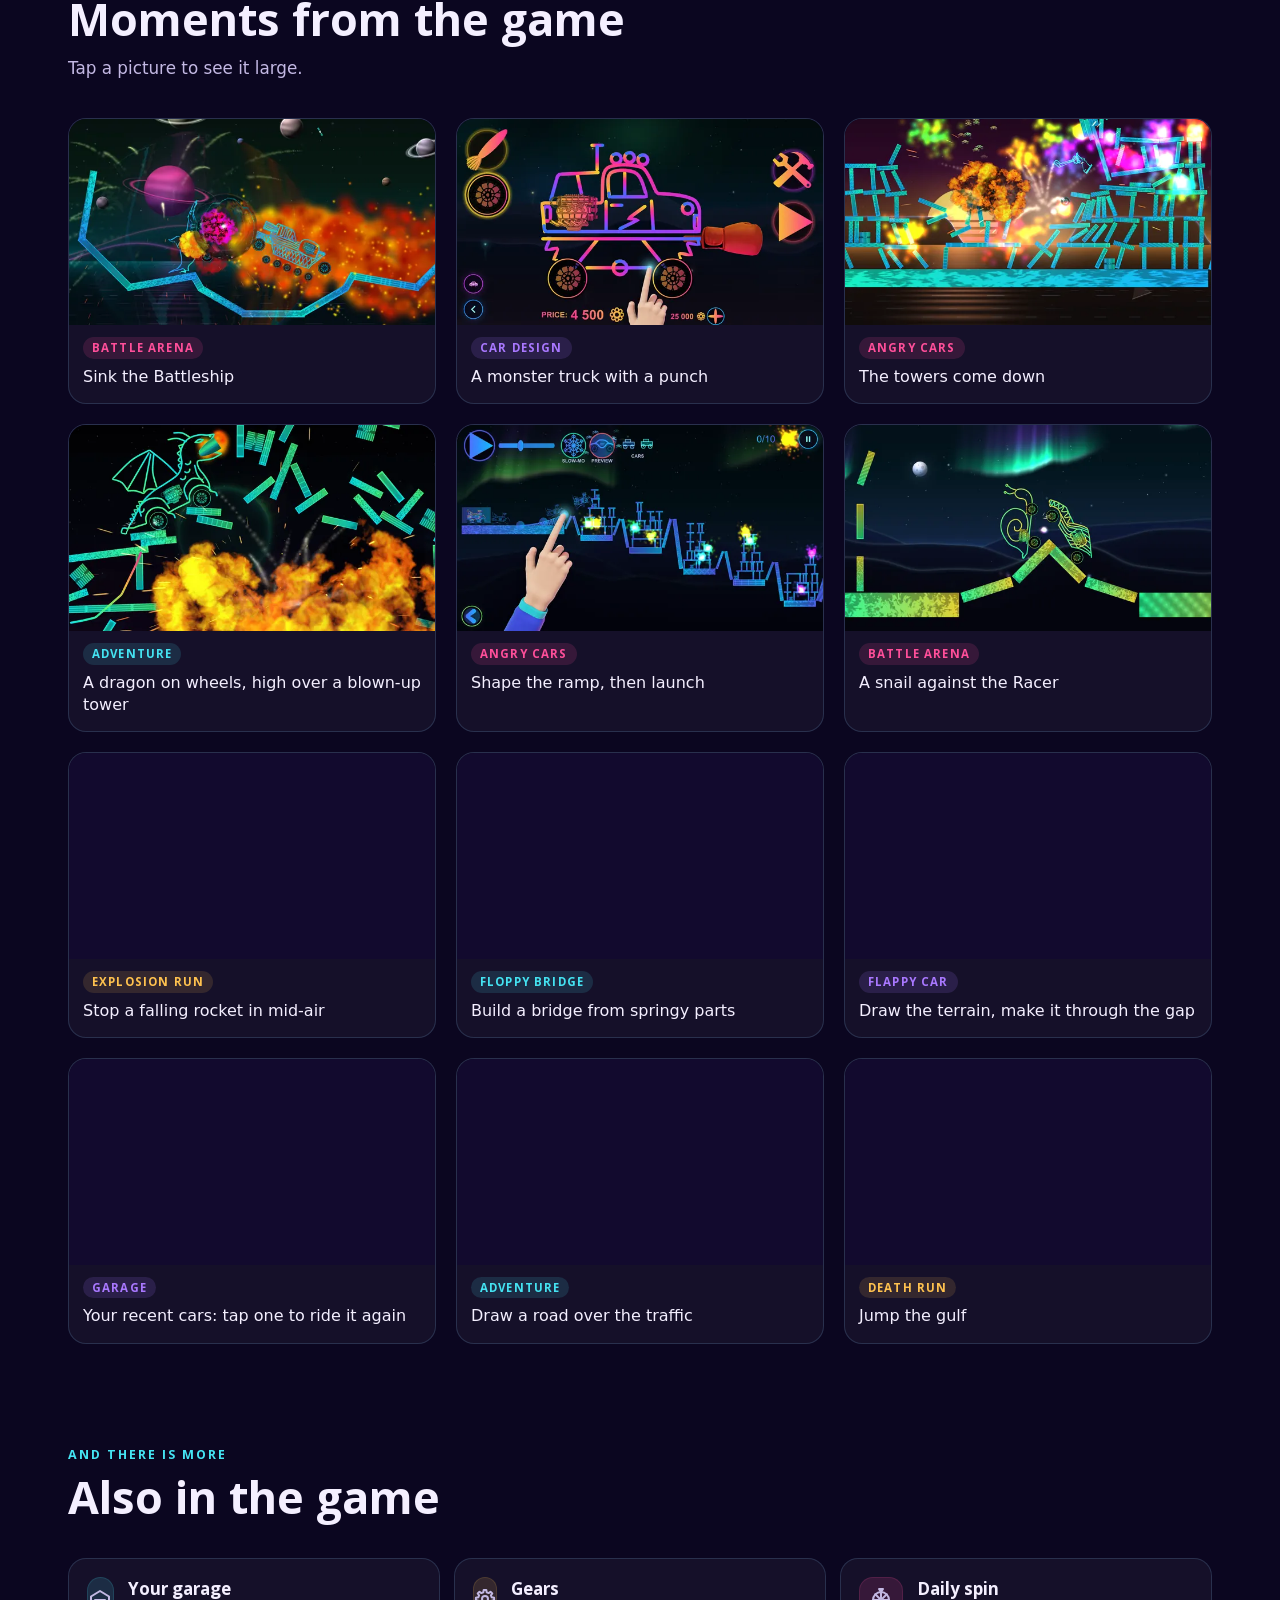
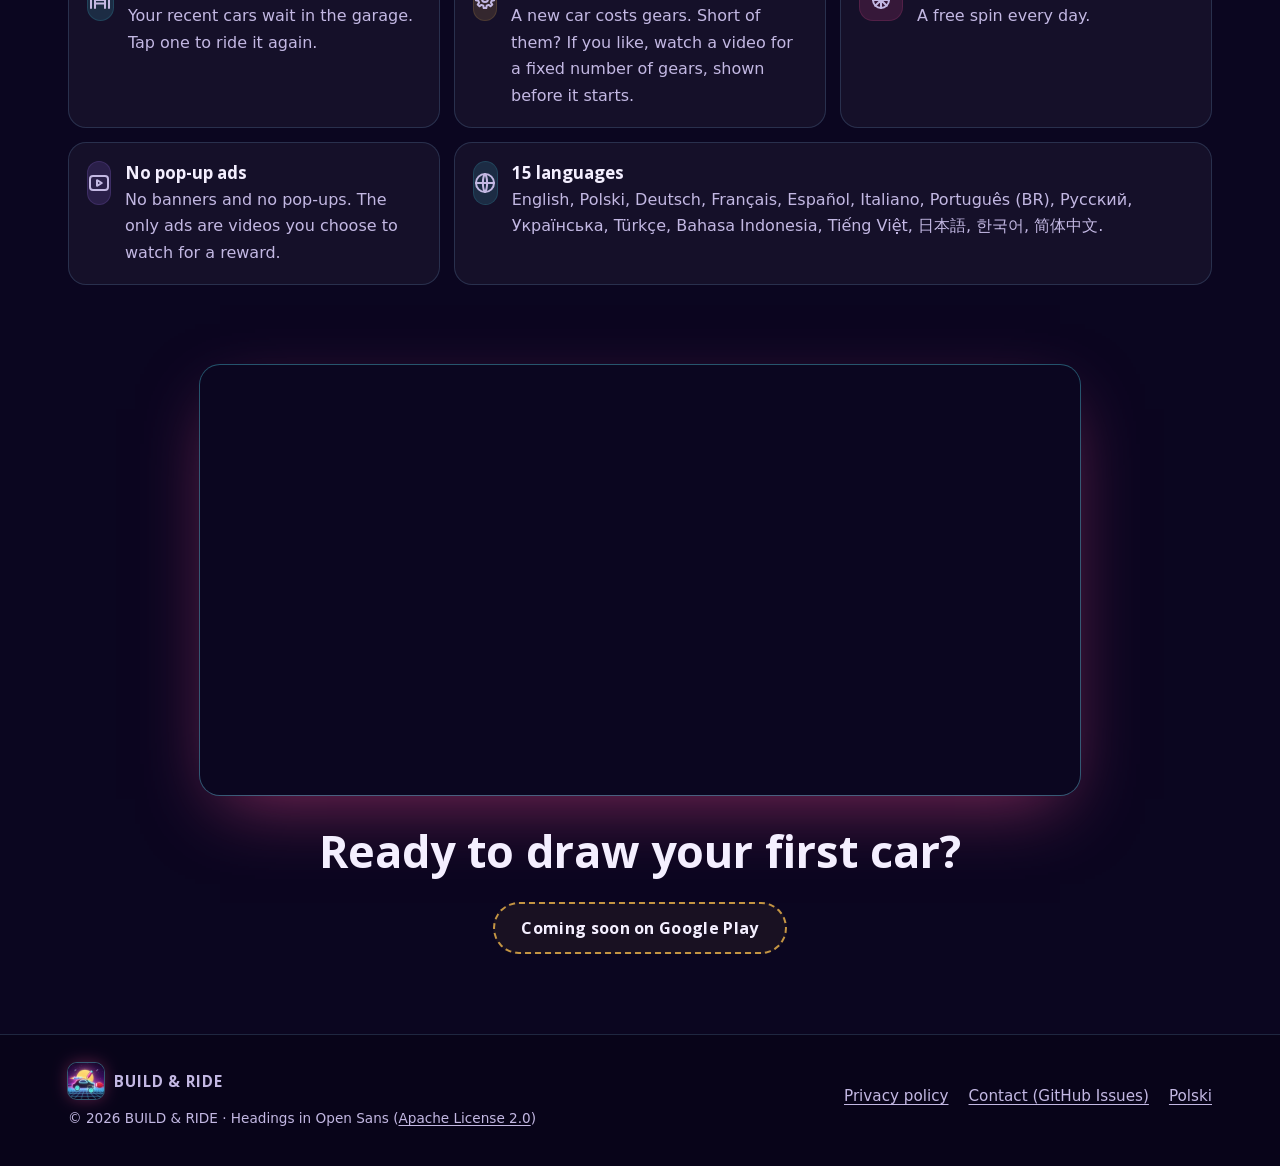
==== commit 96856335: "Website redesign: neon hero with the collage, icon cards, swipeable gallery - Hero: the wordmark in " ====
--- a/index.html
+++ b/index.html
@@ -3,7 +3,7 @@
 <head>
 <meta charset="utf-8">
 <meta name="viewport" content="width=device-width, initial-scale=1">
-<meta http-equiv="Content-Security-Policy" content="default-src 'none'; img-src 'self'; style-src 'self'; base-uri 'none'; form-action 'none'">
+<meta http-equiv="Content-Security-Policy" content="default-src 'none'; img-src 'self'; style-src 'self'; font-src 'self'; base-uri 'none'; form-action 'none'">
 <meta name="referrer" content="no-referrer">
 <title>BUILD &amp; RIDE: Draw a car. Ride it.</title>
 <meta name="description" content="BUILD &amp; RIDE is a physics game for Android: draw any car you can imagine, add wheels, thrusters, punches and a rocket launcher, then ride it through ramps, rockets, wobbly bridges and big explosions.">
@@ -16,6 +16,8 @@
 <link rel="icon" href="favicon.ico" sizes="16x16 32x32 48x48">
 <link rel="icon" href="assets/img/icon-192.png" type="image/png" sizes="192x192">
 <link rel="apple-touch-icon" href="assets/img/apple-touch-icon.png">
+<link rel="preload" href="assets/fonts/open-sans-bold.woff" as="font" type="font/woff" crossorigin>
+<link rel="stylesheet" href="assets/css/fonts.css">
 <link rel="stylesheet" href="assets/css/site.css">
 <meta property="og:type" content="website">
 <meta property="og:site_name" content="BUILD &amp; RIDE">
@@ -31,26 +33,45 @@
 <meta name="twitter:card" content="summary_large_image">
 </head>
 <body>
+<svg class="sprite" aria-hidden="true" focusable="false">
+  <symbol id="i-pencil" viewBox="0 0 24 24"><path d="M4 20l1-4.5L15.5 5a2.1 2.1 0 0 1 3 3L8 18.5 4 20z"/><path d="M13.5 7l3 3"/></symbol>
+  <symbol id="i-wheel" viewBox="0 0 24 24"><circle cx="12" cy="12" r="8.5"/><circle cx="12" cy="12" r="2.5"/><path d="M12 3.5v6M12 14.5v6M3.5 12h6M14.5 12h6"/></symbol>
+  <symbol id="i-flag" viewBox="0 0 24 24"><path d="M5 21V4"/><path d="M5 4h13l-2.5 4.5L18 13H5"/></symbol>
+  <symbol id="i-road" viewBox="0 0 24 24"><path d="M2 18h4.5l4-7 3.5 4 3-5L22 18"/><path d="M2 21h20"/></symbol>
+  <symbol id="i-castle" viewBox="0 0 24 24"><path d="M4 21V10h3V7h2.5v3h5V7H17v3h3v11z"/><path d="M10 21v-4.5a2 2 0 0 1 4 0V21"/></symbol>
+  <symbol id="i-gauge" viewBox="0 0 24 24"><path d="M3.5 17a8.5 8.5 0 1 1 17 0"/><path d="M12 17l4.5-5.5"/><path d="M6 17h1.5M16.5 17H18"/></symbol>
+  <symbol id="i-columns" viewBox="0 0 24 24"><rect x="4" y="3" width="5" height="7" rx="1"/><rect x="4" y="15" width="5" height="6" rx="1"/><rect x="15" y="3" width="5" height="4" rx="1"/><rect x="15" y="12" width="5" height="9" rx="1"/></symbol>
+  <symbol id="i-bridge" viewBox="0 0 24 24"><path d="M2 15h20"/><path d="M4 15c3-6.5 13-6.5 16 0"/><path d="M8 15v-3.6M12 15v-4.6M16 15v-3.6"/><path d="M4 15v5M20 15v5"/></symbol>
+  <symbol id="i-swords" viewBox="0 0 24 24"><path d="M4 4l11 11M13 17l4-4M16 16l3.5 3.5"/><path d="M20 4L9 15M7 13l4 4M8 16l-3.5 3.5"/></symbol>
+  <symbol id="i-burst" viewBox="0 0 24 24"><path d="M12 2.5l2 5.2 5-2.2-2.2 5 5.2 2-5.2 2 2.2 5-5-2.2-2 5.2-2-5.2-5 2.2 2.2-5-5.2-2 5.2-2-2.2-5 5 2.2z"/></symbol>
+  <symbol id="i-garage" viewBox="0 0 24 24"><path d="M3 21V9.5L12 4l9 5.5V21"/><path d="M7 21v-8h10v8M7 16.5h10"/></symbol>
+  <symbol id="i-gear" viewBox="0 0 24 24"><path d="M10.3 5.3 L10.7 2.9 L13.3 2.9 L13.7 5.3 L15.6 6.1 L17.5 4.7 L19.3 6.5 L17.9 8.4 L18.7 10.3 L21.1 10.7 L21.1 13.3 L18.7 13.7 L17.9 15.6 L19.3 17.5 L17.5 19.3 L15.6 17.9 L13.7 18.7 L13.3 21.1 L10.7 21.1 L10.3 18.7 L8.4 17.9 L6.5 19.3 L4.7 17.5 L6.1 15.6 L5.3 13.7 L2.9 13.3 L2.9 10.7 L5.3 10.3 L6.1 8.4 L4.7 6.5 L6.5 4.7 L8.4 6.1Z"/><circle cx="12" cy="12" r="3"/></symbol>
+  <symbol id="i-spin" viewBox="0 0 24 24"><circle cx="12" cy="13" r="8"/><path d="M12 5v16M4 13h16M6.3 7.3l11.4 11.4M17.7 7.3L6.3 18.7"/><path d="M10 2h4l-2 3z"/></symbol>
+  <symbol id="i-video" viewBox="0 0 24 24"><rect x="3" y="5" width="18" height="14" rx="3"/><path d="M10 9.2v5.6l4.8-2.8z"/></symbol>
+  <symbol id="i-globe" viewBox="0 0 24 24"><circle cx="12" cy="12" r="9"/><path d="M3 12h18M12 3c2.8 3.2 2.8 14.8 0 18M12 3c-2.8 3.2-2.8 14.8 0 18"/></symbol>
+</svg>
 <a class="skip" href="#main">Skip to content</a>
 
 <header class="top">
   <div class="wrap">
-    <a class="brand" href="./"><img src="assets/img/icon-96.webp" srcset="assets/img/icon-96.webp 1x, assets/img/icon-192.webp 2x" width="40" height="40" alt="">BUILD &amp; RIDE</a>
+    <a class="brand" href="./"><img src="assets/img/icon-96.webp" srcset="assets/img/icon-96.webp 1x, assets/img/icon-192.webp 2x" width="36" height="36" alt="">BUILD &amp; RIDE</a>
     <nav aria-label="Main">
       <ul class="nav">
-        <li><a href="#modes">Modes</a></li>
-        <li><a href="#screenshots">Screenshots</a></li>
-        <li><a href="privacy.html">Privacy</a></li>
-        <li><a href="pl/" hreflang="pl" lang="pl">Polski</a></li>
+        <li class="sect"><a href="#modes">Modes</a></li>
+        <li class="sect"><a href="#screenshots">Screenshots</a></li>
+        <li class="sect"><a href="privacy.html">Privacy</a></li>
+        <li class="lang"><a href="pl/" hreflang="pl" lang="pl">Polski</a></li>
       </ul>
     </nav>
   </div>
 </header>
 
 <main id="main">
-  <section class="hero">
-    <div class="wrap">
-      <h1><img src="assets/img/feature-1024.webp" srcset="assets/img/feature-640.webp 640w, assets/img/feature-1024.webp 1024w" sizes="(min-width: 1056px) 1024px, calc(100vw - 32px)" width="1024" height="500" fetchpriority="high" alt="BUILD &amp; RIDE: Draw a car. Ride it."></h1>
+  <section class="hero" aria-labelledby="title">
+    <div class="wrap">
+      <p class="eyebrow">A physics game for Android</p>
+      <h1 class="wordmark" id="title"><span>Build</span> <span>&amp; Ride</span></h1>
+      <p class="tagline">Draw a car. Ride it.</p>
       <p class="lead">Draw any car you can imagine, give it wheels and wild parts, then ride it through ramps, rockets, TNT, wobbly bridges and huge explosions&nbsp;&ndash; and keep its engine in one piece.</p>
       <div class="cta">
         <!-- The Google Play listing was not live yet on 2026-11-10. When it is, replace the span below with:
@@ -60,25 +81,39 @@
         <a class="btn btn-ghost" href="#screenshots">See the screenshots</a>
       </div>
       <p class="note">For Android phones and tablets.</p>
+      <figure class="showcase">
+        <div class="frame">
+          <picture>
+            <source type="image/webp" srcset="assets/img/collage-960.webp 960w, assets/img/collage-1440.webp 1440w, assets/img/collage-1920.webp 1920w" sizes="(min-width: 1216px) 1154px, calc(100vw - 38px)">
+            <img src="assets/img/collage-1920.jpg" width="1920" height="1080" fetchpriority="high" decoding="async" alt="A collage of moments from BUILD &amp; RIDE: a robot car on caterpillar tracks with two boxing gloves being designed, and dozens of neon cars racing, flying and blowing up in the game's modes.">
+          </picture>
+        </div>
+      </figure>
     </div>
   </section>
 
   <section class="section" id="how" aria-labelledby="how-title">
     <div class="wrap">
-      <h2 id="how-title">Draw it. Build it. Ride it.</h2>
-      <p class="sub">Every car in the game is one you drew yourself.</p>
+      <div class="section-head">
+        <p class="kicker">How it works</p>
+        <h2 id="how-title">Draw it. Build it. Ride it.</h2>
+        <p class="sub">Every car in the game is one you drew yourself.</p>
+      </div>
       <ol class="steps">
-        <li class="card">
+        <li class="step c-gold">
+          <span class="icon"><svg class="i" aria-hidden="true"><use href="#i-pencil"/></svg></span>
           <span class="step-no">Step 1</span>
           <h3>Draw</h3>
           <p>Draw the body of your car with one finger, around its engine. A shark, a tank, a banana: whatever you draw becomes your car.</p>
         </li>
-        <li class="card">
+        <li class="step c-pink">
+          <span class="icon"><svg class="i" aria-hidden="true"><use href="#i-wheel"/></svg></span>
           <span class="step-no">Step 2</span>
           <h3>Build</h3>
           <p>Drag wheels onto it, then add thrusters, punches, caterpillars, a rocket launcher, and bouncy, icy or sticky parts. Keep the engine safe: if it hits anything, the car explodes.</p>
         </li>
-        <li class="card">
+        <li class="step c-cyan">
+          <span class="icon"><svg class="i" aria-hidden="true"><use href="#i-flag"/></svg></span>
           <span class="step-no">Step 3</span>
           <h3>Ride</h3>
           <p>Press play and watch your drawing come to life in a physics world full of ramps, rockets, TNT, springy bridges and big explosions.</p>
@@ -89,42 +124,52 @@
 
   <section class="section" id="modes" aria-labelledby="modes-title">
     <div class="wrap">
-      <h2 id="modes-title">Game modes</h2>
-      <p class="sub">Each mode puts your car to a different test.</p>
+      <div class="section-head">
+        <p class="kicker">Game modes</p>
+        <h2 id="modes-title">Seven ways to test your car</h2>
+        <p class="sub">Each mode puts your car to a different test.</p>
+      </div>
       <ul class="modes">
-        <li class="card">
+        <li class="mode c-cyan">
+          <span class="icon"><svg class="i" aria-hidden="true"><use href="#i-road"/></svg></span>
           <h3>Adventure</h3>
-          <p class="tagline">Draw the road, ride through anything</p>
+          <p class="mode-tag">Draw the road, ride through anything</p>
           <p>Your drawn car rides on its own. Draw lines to bridge gaps and build ramps, and dodge rockets, boxes and gravity traps.</p>
         </li>
-        <li class="card">
+        <li class="mode c-pink">
+          <span class="icon"><svg class="i" aria-hidden="true"><use href="#i-castle"/></svg></span>
           <h3>Angry Cars</h3>
-          <p class="tagline">Launch your car into the towers</p>
+          <p class="mode-tag">Launch your car into the towers</p>
           <p>Shape the ramp, set the speed, smash the towers and grab every trophy. Two cars per level: make them count.</p>
         </li>
-        <li class="card">
+        <li class="mode c-gold">
+          <span class="icon"><svg class="i" aria-hidden="true"><use href="#i-gauge"/></svg></span>
           <h3>Death Run</h3>
-          <p class="tagline">Gas, brake, survive</p>
+          <p class="mode-tag">Gas, brake, survive</p>
           <p>You drive, with gas and brake pedals. Jump the gulfs and flip back onto your wheels.</p>
         </li>
-        <li class="card">
+        <li class="mode c-violet">
+          <span class="icon"><svg class="i" aria-hidden="true"><use href="#i-columns"/></svg></span>
           <h3>Flappy Car</h3>
-          <p class="tagline">Squeeze through the columns</p>
+          <p class="mode-tag">Squeeze through the columns</p>
           <p>Draw the terrain under the wheels. Small cars slip through, big cars get stuck.</p>
         </li>
-        <li class="card">
+        <li class="mode c-cyan">
+          <span class="icon"><svg class="i" aria-hidden="true"><use href="#i-bridge"/></svg></span>
           <h3>Floppy Bridge</h3>
-          <p class="tagline">Springy bridges, flying cars</p>
+          <p class="mode-tag">Springy bridges, flying cars</p>
           <p>Build a bridge from springy parts. It bends, wobbles and bounces like a trampoline. Get three cars to the other side.</p>
         </li>
-        <li class="card">
+        <li class="mode c-pink">
+          <span class="icon"><svg class="i" aria-hidden="true"><use href="#i-swords"/></svg></span>
           <h3>Battle Arena</h3>
-          <p class="tagline">Build it, then watch it fight</p>
+          <p class="mode-tag">Build it, then watch it fight</p>
           <p>Design a car for the arena and its rival. The battle plays itself; the first to three points wins.</p>
         </li>
-        <li class="card">
+        <li class="mode c-gold">
+          <span class="icon"><svg class="i" aria-hidden="true"><use href="#i-burst"/></svg></span>
           <h3>Explosion Run</h3>
-          <p class="tagline">Draw the road, aim the launcher, fire!</p>
+          <p class="mode-tag">Draw the road, aim the launcher, fire!</p>
           <p>Draw the road for your car, aim your rocket launcher, and blow up the TNT and whatever blocks the way.</p>
         </li>
       </ul>
@@ -133,100 +178,108 @@
 
   <section class="section" id="screenshots" aria-labelledby="shots-title">
     <div class="wrap">
-      <h2 id="shots-title">Screenshots</h2>
-      <p class="sub">Moments from the game. Tap a picture to see it large.</p>
-      <ul class="gallery">
-        <li>
-          <figure>
-            <a href="assets/img/shots/001-bat-battleship-1600.webp"><img src="assets/img/shots/001-bat-battleship-640.webp" srcset="assets/img/shots/001-bat-battleship-640.webp 640w, assets/img/shots/001-bat-battleship-960.webp 960w, assets/img/shots/001-bat-battleship-1600.webp 1600w" sizes="(min-width: 1120px) 340px, (min-width: 700px) 46vw, calc(100vw - 32px)" width="640" height="360" loading="lazy" decoding="async" alt="Screenshot: Battle Arena, Sink the Battleship"></a>
-            <figcaption><span class="tag">Battle Arena</span>Sink the Battleship</figcaption>
-          </figure>
-        </li>
-        <li>
-          <figure>
-            <a href="assets/img/shots/009-des-monster-1600.webp"><img src="assets/img/shots/009-des-monster-640.webp" srcset="assets/img/shots/009-des-monster-640.webp 640w, assets/img/shots/009-des-monster-960.webp 960w, assets/img/shots/009-des-monster-1600.webp 1600w" sizes="(min-width: 1120px) 340px, (min-width: 700px) 46vw, calc(100vw - 32px)" width="640" height="360" loading="lazy" decoding="async" alt="Screenshot: Car design, A monster truck with a punch"></a>
-            <figcaption><span class="tag">Car design</span>A monster truck with a punch</figcaption>
-          </figure>
-        </li>
-        <li>
-          <figure>
-            <a href="assets/img/shots/014-ang-hit4-1600.webp"><img src="assets/img/shots/014-ang-hit4-640.webp" srcset="assets/img/shots/014-ang-hit4-640.webp 640w, assets/img/shots/014-ang-hit4-960.webp 960w, assets/img/shots/014-ang-hit4-1600.webp 1600w" sizes="(min-width: 1120px) 340px, (min-width: 700px) 46vw, calc(100vw - 32px)" width="640" height="360" loading="lazy" decoding="async" alt="Screenshot: Angry Cars, The towers come down"></a>
-            <figcaption><span class="tag">Angry Cars</span>The towers come down</figcaption>
-          </figure>
-        </li>
-        <li>
-          <figure>
-            <a href="assets/img/shots/020-adv-collapse-1600.webp"><img src="assets/img/shots/020-adv-collapse-640.webp" srcset="assets/img/shots/020-adv-collapse-640.webp 640w, assets/img/shots/020-adv-collapse-960.webp 960w, assets/img/shots/020-adv-collapse-1600.webp 1600w" sizes="(min-width: 1120px) 340px, (min-width: 700px) 46vw, calc(100vw - 32px)" width="640" height="360" loading="lazy" decoding="async" alt="Screenshot: Adventure, A dragon on wheels, high over a blown-up tower"></a>
-            <figcaption><span class="tag">Adventure</span>A dragon on wheels, high over a blown-up tower</figcaption>
-          </figure>
-        </li>
-        <li>
-          <figure>
-            <a href="assets/img/shots/030-ang-ramp-long-1600.webp"><img src="assets/img/shots/030-ang-ramp-long-640.webp" srcset="assets/img/shots/030-ang-ramp-long-640.webp 640w, assets/img/shots/030-ang-ramp-long-960.webp 960w, assets/img/shots/030-ang-ramp-long-1600.webp 1600w" sizes="(min-width: 1120px) 340px, (min-width: 700px) 46vw, calc(100vw - 32px)" width="640" height="360" loading="lazy" decoding="async" alt="Screenshot: Angry Cars, Shape the ramp, then launch"></a>
-            <figcaption><span class="tag">Angry Cars</span>Shape the ramp, then launch</figcaption>
-          </figure>
-        </li>
-        <li>
-          <figure>
-            <a href="assets/img/shots/035-bat-racer-1600.webp"><img src="assets/img/shots/035-bat-racer-640.webp" srcset="assets/img/shots/035-bat-racer-640.webp 640w, assets/img/shots/035-bat-racer-960.webp 960w, assets/img/shots/035-bat-racer-1600.webp 1600w" sizes="(min-width: 1120px) 340px, (min-width: 700px) 46vw, calc(100vw - 32px)" width="640" height="360" loading="lazy" decoding="async" alt="Screenshot: Battle Arena, A snail against the Racer"></a>
-            <figcaption><span class="tag">Battle Arena</span>A snail against the Racer</figcaption>
-          </figure>
-        </li>
-        <li>
-          <figure>
-            <a href="assets/img/shots/045-exp-intercept-1600.webp"><img src="assets/img/shots/045-exp-intercept-640.webp" srcset="assets/img/shots/045-exp-intercept-640.webp 640w, assets/img/shots/045-exp-intercept-960.webp 960w, assets/img/shots/045-exp-intercept-1600.webp 1600w" sizes="(min-width: 1120px) 340px, (min-width: 700px) 46vw, calc(100vw - 32px)" width="640" height="360" loading="lazy" decoding="async" alt="Screenshot: Explosion Run, Stop a falling rocket in mid-air"></a>
-            <figcaption><span class="tag">Explosion Run</span>Stop a falling rocket in mid-air</figcaption>
-          </figure>
-        </li>
-        <li>
-          <figure>
-            <a href="assets/img/shots/082-bri-build-truss-1600.webp"><img src="assets/img/shots/082-bri-build-truss-640.webp" srcset="assets/img/shots/082-bri-build-truss-640.webp 640w, assets/img/shots/082-bri-build-truss-960.webp 960w, assets/img/shots/082-bri-build-truss-1600.webp 1600w" sizes="(min-width: 1120px) 340px, (min-width: 700px) 46vw, calc(100vw - 32px)" width="640" height="360" loading="lazy" decoding="async" alt="Screenshot: Floppy Bridge, Build a bridge from springy parts"></a>
-            <figcaption><span class="tag">Floppy Bridge</span>Build a bridge from springy parts</figcaption>
-          </figure>
-        </li>
-        <li>
-          <figure>
-            <a href="assets/img/shots/091-fly-ramp-1600.webp"><img src="assets/img/shots/091-fly-ramp-640.webp" srcset="assets/img/shots/091-fly-ramp-640.webp 640w, assets/img/shots/091-fly-ramp-960.webp 960w, assets/img/shots/091-fly-ramp-1600.webp 1600w" sizes="(min-width: 1120px) 340px, (min-width: 700px) 46vw, calc(100vw - 32px)" width="640" height="360" loading="lazy" decoding="async" alt="Screenshot: Flappy Car, Draw the terrain, make it through the gap"></a>
-            <figcaption><span class="tag">Flappy Car</span>Draw the terrain, make it through the gap</figcaption>
-          </figure>
-        </li>
-        <li>
-          <figure>
-            <a href="assets/img/shots/094-gar-four-1600.webp"><img src="assets/img/shots/094-gar-four-640.webp" srcset="assets/img/shots/094-gar-four-640.webp 640w, assets/img/shots/094-gar-four-960.webp 960w, assets/img/shots/094-gar-four-1600.webp 1600w" sizes="(min-width: 1120px) 340px, (min-width: 700px) 46vw, calc(100vw - 32px)" width="640" height="360" loading="lazy" decoding="async" alt="Screenshot: Garage, Your recent cars: tap one to ride it again"></a>
-            <figcaption><span class="tag">Garage</span>Your recent cars: tap one to ride it again</figcaption>
-          </figure>
-        </li>
-        <li>
-          <figure>
-            <a href="assets/img/shots/096-adv-highway-1600.webp"><img src="assets/img/shots/096-adv-highway-640.webp" srcset="assets/img/shots/096-adv-highway-640.webp 640w, assets/img/shots/096-adv-highway-960.webp 960w, assets/img/shots/096-adv-highway-1600.webp 1600w" sizes="(min-width: 1120px) 340px, (min-width: 700px) 46vw, calc(100vw - 32px)" width="640" height="360" loading="lazy" decoding="async" alt="Screenshot: Adventure, Draw a road over the traffic"></a>
-            <figcaption><span class="tag">Adventure</span>Draw a road over the traffic</figcaption>
-          </figure>
-        </li>
-        <li>
-          <figure>
-            <a href="assets/img/shots/097-run-gulf-1600.webp"><img src="assets/img/shots/097-run-gulf-640.webp" srcset="assets/img/shots/097-run-gulf-640.webp 640w, assets/img/shots/097-run-gulf-960.webp 960w, assets/img/shots/097-run-gulf-1600.webp 1600w" sizes="(min-width: 1120px) 340px, (min-width: 700px) 46vw, calc(100vw - 32px)" width="640" height="360" loading="lazy" decoding="async" alt="Screenshot: Death Run, Jump the gulf"></a>
-            <figcaption><span class="tag">Death Run</span>Jump the gulf</figcaption>
+      <div class="section-head">
+        <p class="kicker">Screenshots</p>
+        <h2 id="shots-title">Moments from the game</h2>
+        <p class="sub">Tap a picture to see it large.</p>
+      </div>
+      <ul class="gallery" tabindex="0" aria-label="Screenshots">
+        <li>
+          <figure class="shot c-pink">
+            <a href="assets/img/shots/001-bat-battleship-1600.webp"><img src="assets/img/shots/001-bat-battleship-640.webp" srcset="assets/img/shots/001-bat-battleship-640.webp 640w, assets/img/shots/001-bat-battleship-960.webp 960w, assets/img/shots/001-bat-battleship-1600.webp 1600w" sizes="(min-width: 1100px) 370px, (min-width: 720px) 45vw, 84vw" width="640" height="360" loading="lazy" decoding="async" alt="Screenshot: Battle Arena, Sink the Battleship"></a>
+            <figcaption><span class="chip">Battle Arena</span>Sink the Battleship</figcaption>
+          </figure>
+        </li>
+        <li>
+          <figure class="shot c-violet">
+            <a href="assets/img/shots/009-des-monster-1600.webp"><img src="assets/img/shots/009-des-monster-640.webp" srcset="assets/img/shots/009-des-monster-640.webp 640w, assets/img/shots/009-des-monster-960.webp 960w, assets/img/shots/009-des-monster-1600.webp 1600w" sizes="(min-width: 1100px) 370px, (min-width: 720px) 45vw, 84vw" width="640" height="360" loading="lazy" decoding="async" alt="Screenshot: Car design, A monster truck with a punch"></a>
+            <figcaption><span class="chip">Car design</span>A monster truck with a punch</figcaption>
+          </figure>
+        </li>
+        <li>
+          <figure class="shot c-pink">
+            <a href="assets/img/shots/014-ang-hit4-1600.webp"><img src="assets/img/shots/014-ang-hit4-640.webp" srcset="assets/img/shots/014-ang-hit4-640.webp 640w, assets/img/shots/014-ang-hit4-960.webp 960w, assets/img/shots/014-ang-hit4-1600.webp 1600w" sizes="(min-width: 1100px) 370px, (min-width: 720px) 45vw, 84vw" width="640" height="360" loading="lazy" decoding="async" alt="Screenshot: Angry Cars, The towers come down"></a>
+            <figcaption><span class="chip">Angry Cars</span>The towers come down</figcaption>
+          </figure>
+        </li>
+        <li>
+          <figure class="shot c-cyan">
+            <a href="assets/img/shots/020-adv-collapse-1600.webp"><img src="assets/img/shots/020-adv-collapse-640.webp" srcset="assets/img/shots/020-adv-collapse-640.webp 640w, assets/img/shots/020-adv-collapse-960.webp 960w, assets/img/shots/020-adv-collapse-1600.webp 1600w" sizes="(min-width: 1100px) 370px, (min-width: 720px) 45vw, 84vw" width="640" height="360" loading="lazy" decoding="async" alt="Screenshot: Adventure, A dragon on wheels, high over a blown-up tower"></a>
+            <figcaption><span class="chip">Adventure</span>A dragon on wheels, high over a blown-up tower</figcaption>
+          </figure>
+        </li>
+        <li>
+          <figure class="shot c-pink">
+            <a href="assets/img/shots/030-ang-ramp-long-1600.webp"><img src="assets/img/shots/030-ang-ramp-long-640.webp" srcset="assets/img/shots/030-ang-ramp-long-640.webp 640w, assets/img/shots/030-ang-ramp-long-960.webp 960w, assets/img/shots/030-ang-ramp-long-1600.webp 1600w" sizes="(min-width: 1100px) 370px, (min-width: 720px) 45vw, 84vw" width="640" height="360" loading="lazy" decoding="async" alt="Screenshot: Angry Cars, Shape the ramp, then launch"></a>
+            <figcaption><span class="chip">Angry Cars</span>Shape the ramp, then launch</figcaption>
+          </figure>
+        </li>
+        <li>
+          <figure class="shot c-pink">
+            <a href="assets/img/shots/035-bat-racer-1600.webp"><img src="assets/img/shots/035-bat-racer-640.webp" srcset="assets/img/shots/035-bat-racer-640.webp 640w, assets/img/shots/035-bat-racer-960.webp 960w, assets/img/shots/035-bat-racer-1600.webp 1600w" sizes="(min-width: 1100px) 370px, (min-width: 720px) 45vw, 84vw" width="640" height="360" loading="lazy" decoding="async" alt="Screenshot: Battle Arena, A snail against the Racer"></a>
+            <figcaption><span class="chip">Battle Arena</span>A snail against the Racer</figcaption>
+          </figure>
+        </li>
+        <li>
+          <figure class="shot c-gold">
+            <a href="assets/img/shots/045-exp-intercept-1600.webp"><img src="assets/img/shots/045-exp-intercept-640.webp" srcset="assets/img/shots/045-exp-intercept-640.webp 640w, assets/img/shots/045-exp-intercept-960.webp 960w, assets/img/shots/045-exp-intercept-1600.webp 1600w" sizes="(min-width: 1100px) 370px, (min-width: 720px) 45vw, 84vw" width="640" height="360" loading="lazy" decoding="async" alt="Screenshot: Explosion Run, Stop a falling rocket in mid-air"></a>
+            <figcaption><span class="chip">Explosion Run</span>Stop a falling rocket in mid-air</figcaption>
+          </figure>
+        </li>
+        <li>
+          <figure class="shot c-cyan">
+            <a href="assets/img/shots/082-bri-build-truss-1600.webp"><img src="assets/img/shots/082-bri-build-truss-640.webp" srcset="assets/img/shots/082-bri-build-truss-640.webp 640w, assets/img/shots/082-bri-build-truss-960.webp 960w, assets/img/shots/082-bri-build-truss-1600.webp 1600w" sizes="(min-width: 1100px) 370px, (min-width: 720px) 45vw, 84vw" width="640" height="360" loading="lazy" decoding="async" alt="Screenshot: Floppy Bridge, Build a bridge from springy parts"></a>
+            <figcaption><span class="chip">Floppy Bridge</span>Build a bridge from springy parts</figcaption>
+          </figure>
+        </li>
+        <li>
+          <figure class="shot c-violet">
+            <a href="assets/img/shots/091-fly-ramp-1600.webp"><img src="assets/img/shots/091-fly-ramp-640.webp" srcset="assets/img/shots/091-fly-ramp-640.webp 640w, assets/img/shots/091-fly-ramp-960.webp 960w, assets/img/shots/091-fly-ramp-1600.webp 1600w" sizes="(min-width: 1100px) 370px, (min-width: 720px) 45vw, 84vw" width="640" height="360" loading="lazy" decoding="async" alt="Screenshot: Flappy Car, Draw the terrain, make it through the gap"></a>
+            <figcaption><span class="chip">Flappy Car</span>Draw the terrain, make it through the gap</figcaption>
+          </figure>
+        </li>
+        <li>
+          <figure class="shot c-violet">
+            <a href="assets/img/shots/094-gar-four-1600.webp"><img src="assets/img/shots/094-gar-four-640.webp" srcset="assets/img/shots/094-gar-four-640.webp 640w, assets/img/shots/094-gar-four-960.webp 960w, assets/img/shots/094-gar-four-1600.webp 1600w" sizes="(min-width: 1100px) 370px, (min-width: 720px) 45vw, 84vw" width="640" height="360" loading="lazy" decoding="async" alt="Screenshot: Garage, Your recent cars: tap one to ride it again"></a>
+            <figcaption><span class="chip">Garage</span>Your recent cars: tap one to ride it again</figcaption>
+          </figure>
+        </li>
+        <li>
+          <figure class="shot c-cyan">
+            <a href="assets/img/shots/096-adv-highway-1600.webp"><img src="assets/img/shots/096-adv-highway-640.webp" srcset="assets/img/shots/096-adv-highway-640.webp 640w, assets/img/shots/096-adv-highway-960.webp 960w, assets/img/shots/096-adv-highway-1600.webp 1600w" sizes="(min-width: 1100px) 370px, (min-width: 720px) 45vw, 84vw" width="640" height="360" loading="lazy" decoding="async" alt="Screenshot: Adventure, Draw a road over the traffic"></a>
+            <figcaption><span class="chip">Adventure</span>Draw a road over the traffic</figcaption>
+          </figure>
+        </li>
+        <li>
+          <figure class="shot c-gold">
+            <a href="assets/img/shots/097-run-gulf-1600.webp"><img src="assets/img/shots/097-run-gulf-640.webp" srcset="assets/img/shots/097-run-gulf-640.webp 640w, assets/img/shots/097-run-gulf-960.webp 960w, assets/img/shots/097-run-gulf-1600.webp 1600w" sizes="(min-width: 1100px) 370px, (min-width: 720px) 45vw, 84vw" width="640" height="360" loading="lazy" decoding="async" alt="Screenshot: Death Run, Jump the gulf"></a>
+            <figcaption><span class="chip">Death Run</span>Jump the gulf</figcaption>
           </figure>
         </li>
       </ul>
+      <p class="swipe-hint">Swipe sideways for more.</p>
     </div>
   </section>
 
   <section class="section" id="more" aria-labelledby="more-title">
     <div class="wrap">
-      <h2 id="more-title">Also in the game</h2>
+      <div class="section-head">
+        <p class="kicker">And there is more</p>
+        <h2 id="more-title">Also in the game</h2>
+      </div>
       <ul class="facts">
-        <li class="card"><strong>Your garage</strong><span>Your recent cars wait in the garage. Tap one to ride it again.</span></li>
-        <li class="card"><strong>Gears</strong><span>A new car costs gears. Short of them? If you like, watch a video: it pays 30&nbsp;000 gears.</span></li>
-        <li class="card"><strong>Daily spin</strong><span>A free spin every day.</span></li>
-        <li class="card"><strong>No pop-up ads</strong><span>No banners and no pop-ups. The only ads are videos you choose to watch for a reward.</span></li>
-        <li class="card wide"><strong>15 languages</strong><span>English, Polski, Deutsch, Français, Español, Italiano, Português (BR), Русский, Українська, Türkçe, Bahasa Indonesia, Tiếng Việt, 日本語, 한국어, 简体中文.</span></li>
+        <li class="fact c-cyan"><span class="icon"><svg class="i" aria-hidden="true"><use href="#i-garage"/></svg></span><div><strong>Your garage</strong><span>Your recent cars wait in the garage. Tap one to ride it again.</span></div></li>
+        <li class="fact c-gold"><span class="icon"><svg class="i" aria-hidden="true"><use href="#i-gear"/></svg></span><div><strong>Gears</strong><span>A new car costs gears. Short of them? If you like, watch a video for a fixed number of gears, shown before it starts.</span></div></li>
+        <li class="fact c-pink"><span class="icon"><svg class="i" aria-hidden="true"><use href="#i-spin"/></svg></span><div><strong>Daily spin</strong><span>A free spin every day.</span></div></li>
+        <li class="fact c-violet"><span class="icon"><svg class="i" aria-hidden="true"><use href="#i-video"/></svg></span><div><strong>No pop-up ads</strong><span>No banners and no pop-ups. The only ads are videos you choose to watch for a reward.</span></div></li>
+        <li class="fact c-cyan wide"><span class="icon"><svg class="i" aria-hidden="true"><use href="#i-globe"/></svg></span><div><strong>15 languages</strong><span class="langs">English, Polski, Deutsch, Français, Español, Italiano, Português (BR), Русский, Українська, Türkçe, Bahasa Indonesia, Tiếng Việt, 日本語, 한국어, 简体中文.</span></div></li>
       </ul>
     </div>
   </section>
 
-  <section class="section final" aria-labelledby="final-title">
-    <div class="wrap">
+  <section class="final" aria-labelledby="final-title">
+    <div class="wrap">
+      <div class="banner"><img src="assets/img/feature-1024.webp" srcset="assets/img/feature-640.webp 640w, assets/img/feature-1024.webp 1024w" sizes="(min-width: 936px) 880px, calc(100vw - 32px)" width="1024" height="500" loading="lazy" decoding="async" alt="BUILD &amp; RIDE: Draw a car. Ride it. A neon pencil draws a car, with a rocket, a boxing glove and an explosion around it."></div>
       <h2 id="final-title">Ready to draw your first car?</h2>
       <div class="cta">
         <!-- When the Google Play listing is live, replace the span below with:
@@ -240,7 +293,10 @@
 
 <footer class="foot">
   <div class="wrap">
-    <p>&copy; 2026 BUILD &amp; RIDE</p>
+    <div>
+      <p><a class="brand" href="./"><img src="assets/img/icon-96.webp" width="36" height="36" alt="" loading="lazy">BUILD &amp; RIDE</a></p>
+      <p class="small">&copy; 2026 BUILD &amp; RIDE &middot; Headings in Open Sans (<a href="assets/fonts/LICENSE.txt">Apache License 2.0</a>)</p>
+    </div>
     <ul>
       <li><a href="privacy.html">Privacy policy</a></li>
       <li><a href="https://github.com/Raaafal/raaafal.github.io/issues">Contact (GitHub Issues)</a></li>
--- a/assets/css/fonts.css
+++ b/assets/css/fonts.css
@@ -0,0 +1,9 @@
+/* The game's heading font: Open Sans Bold (Apache License 2.0, see ../fonts/LICENSE.txt).
+   Kept out of site.css so that pages whose security policy allows no fonts (404.html) never request it. */
+@font-face {
+  font-family: "Open Sans Site";
+  src: url("../fonts/open-sans-bold.woff") format("woff");
+  font-weight: 700;
+  font-style: normal;
+  font-display: swap;
+}
--- a/assets/css/site.css
+++ b/assets/css/site.css
@@ -1,21 +1,35 @@
-/* BUILD & RIDE website: one small stylesheet, system fonts, no external requests. */
+/* BUILD & RIDE website, phone first. No external requests.
+   The headings use the game's own Open Sans Bold, declared in fonts.css (linked by the pages that allow fonts);
+   without it they fall back to the system font, which the text uses anyway. */
 
 :root {
   color-scheme: dark;
   --bg: #0b0620;
+  --bg-2: #120a2e;
   --bg-top: #1b0d42;
   --panel: rgba(255, 255, 255, 0.045);
-  --panel-line: rgba(140, 205, 255, 0.17);
+  --panel-2: rgba(255, 255, 255, 0.08);
+  --line: rgba(140, 205, 255, 0.17);
   --text: #f4efff;
   --muted: #c3b8e3;
   --cyan: #45e3f2;
   --pink: #ff4f9a;
   --gold: #ffc24f;
   --violet: #a978ff;
-  --radius: 18px;
-  --wrap: 1120px;
+  --ink: #1a0b33;
+  --radius: 20px;
+  --wrap: 1200px;
   --gutter: 16px;
-}
+  --header-h: 60px;
+  --display: "Open Sans Site", system-ui, -apple-system, "Segoe UI", Roboto, "Helvetica Neue", Arial, sans-serif;
+  --body: system-ui, -apple-system, "Segoe UI", Roboto, "Helvetica Neue", Arial, "Noto Sans", sans-serif;
+}
+
+/* accent colours: the modes keep the same colour on their cards and on the screenshots */
+.c-cyan { --accent: var(--cyan); --accent-soft: rgba(69, 227, 242, 0.13); }
+.c-pink { --accent: var(--pink); --accent-soft: rgba(255, 79, 154, 0.14); }
+.c-gold { --accent: var(--gold); --accent-soft: rgba(255, 194, 79, 0.13); }
+.c-violet { --accent: var(--violet); --accent-soft: rgba(169, 120, 255, 0.15); }
 
 *,
 *::before,
@@ -27,24 +41,19 @@
   -webkit-text-size-adjust: 100%;
   text-size-adjust: 100%;
   scroll-behavior: smooth;
-}
-
-@media (prefers-reduced-motion: reduce) {
-  html {
-    scroll-behavior: auto;
-  }
+  scroll-padding-top: calc(var(--header-h) + 12px);
 }
 
 body {
   margin: 0;
   min-height: 100vh;
-  font: 400 1.0625rem/1.65 system-ui, -apple-system, "Segoe UI", Roboto, "Helvetica Neue", Arial, "Noto Sans", sans-serif;
+  font: 400 1rem/1.65 var(--body);
   color: var(--text);
   background-color: var(--bg);
   background-image:
-    radial-gradient(1100px 620px at 78% -8%, rgba(169, 120, 255, 0.34), transparent 62%),
-    radial-gradient(820px 520px at 8% -4%, rgba(255, 79, 154, 0.2), transparent 60%),
-    linear-gradient(180deg, var(--bg-top) 0, var(--bg) 900px);
+    radial-gradient(900px 520px at 85% 0, rgba(169, 120, 255, 0.22), transparent 70%),
+    radial-gradient(700px 480px at 5% 0, rgba(255, 79, 154, 0.14), transparent 70%),
+    linear-gradient(180deg, var(--bg-top) 0, var(--bg) 760px);
   background-repeat: no-repeat;
   overflow-x: hidden;
 }
@@ -54,7 +63,7 @@
   content: "";
   position: fixed;
   inset: 0;
-  z-index: -1;
+  z-index: -3;
   pointer-events: none;
   opacity: 0.5;
   background-image:
@@ -85,7 +94,6 @@
 :focus-visible {
   outline: 3px solid var(--gold);
   outline-offset: 3px;
-  border-radius: 6px;
 }
 
 .wrap {
@@ -93,6 +101,24 @@
   max-width: var(--wrap);
   margin: 0 auto;
   padding: 0 var(--gutter);
+}
+
+.sprite {
+  position: absolute;
+  width: 0;
+  height: 0;
+  overflow: hidden;
+}
+
+.i {
+  width: 26px;
+  height: 26px;
+  fill: none;
+  stroke: currentColor;
+  stroke-width: 2;
+  stroke-linecap: round;
+  stroke-linejoin: round;
+  flex: none;
 }
 
 .skip {
@@ -101,9 +127,16 @@
   top: 0;
   padding: 8px 14px;
   background: var(--gold);
-  color: #1a0b33;
+  color: var(--ink);
   font-weight: 700;
-  z-index: 20;
+  z-index: 40;
+}
+
+/* dark text on the gold label in every state (a:hover would otherwise make it light cyan on gold) */
+.skip:hover,
+.skip:active,
+.skip:focus {
+  color: var(--ink);
 }
 
 .skip:focus {
@@ -114,18 +147,19 @@
 /* ------------------------------------------------------------------ header */
 
 .top {
-  border-bottom: 1px solid var(--panel-line);
-  background: rgba(11, 6, 32, 0.55);
+  position: sticky;
+  top: 0;
+  z-index: 30;
+  background: rgba(11, 6, 32, 0.88);
+  border-bottom: 1px solid var(--line);
 }
 
 .top .wrap {
   display: flex;
   align-items: center;
   justify-content: space-between;
-  flex-wrap: wrap;
-  gap: 8px 20px;
-  padding-top: 12px;
-  padding-bottom: 12px;
+  gap: 12px;
+  min-height: var(--header-h);
 }
 
 .brand {
@@ -134,16 +168,16 @@
   gap: 10px;
   color: var(--text);
   text-decoration: none;
-  font-weight: 800;
+  font: 700 1rem/1 var(--display);
   letter-spacing: 0.06em;
   white-space: nowrap;
 }
 
 .brand img {
-  width: 40px;
-  height: 40px;
-  border-radius: 10px;
-  box-shadow: 0 0 0 1px rgba(69, 227, 242, 0.35), 0 0 18px rgba(255, 79, 154, 0.35);
+  width: 36px;
+  height: 36px;
+  border-radius: 9px;
+  box-shadow: 0 0 0 1px rgba(69, 227, 242, 0.35), 0 0 16px rgba(255, 79, 154, 0.35);
 }
 
 .brand:hover {
@@ -152,86 +186,215 @@
 
 .nav {
   display: flex;
-  flex-wrap: wrap;
-  gap: 4px 18px;
+  align-items: center;
+  gap: 2px;
   margin: 0;
   padding: 0;
   list-style: none;
-  font-size: 0.95rem;
 }
 
 .nav a {
+  display: inline-flex;
+  align-items: center;
+  min-height: 40px;
+  padding: 0 12px;
+  border-radius: 999px;
   color: var(--muted);
   text-decoration: none;
   font-weight: 600;
-}
-
-.nav a:hover,
+  font-size: 0.95rem;
+}
+
+.nav a:hover {
+  color: var(--text);
+  background: var(--panel-2);
+}
+
 .nav a[aria-current="page"] {
   color: var(--text);
 }
 
+.nav .lang a {
+  margin-left: 6px;
+  color: var(--text);
+  border: 1px solid var(--line);
+}
+
+/* on phones the header keeps the name and the language; the page itself is the menu */
+.nav .sect {
+  display: none;
+}
+
+@media (min-width: 700px) {
+  .nav .sect {
+    display: block;
+  }
+}
+
 /* ------------------------------------------------------------------ hero */
 
 .hero {
-  padding: 28px 0 8px;
+  position: relative;
+  isolation: isolate;
+  overflow: hidden;
+  padding: 36px 0 56px;
   text-align: center;
 }
 
-.hero h1 {
-  margin: 0 auto;
-  max-width: 1024px;
-  line-height: 0;
-}
-
-.hero h1 img {
+/* a neon floor that runs to the horizon behind the collage */
+.hero::after {
+  content: "";
+  position: absolute;
+  z-index: -2;
+  left: -60%;
+  right: -60%;
+  bottom: 0;
+  height: 44%;
+  background-image:
+    linear-gradient(rgba(69, 227, 242, 0.6) 1px, transparent 1px),
+    linear-gradient(90deg, rgba(69, 227, 242, 0.6) 1px, transparent 1px);
+  background-size: 56px 34px;
+  background-position: center bottom;
+  transform: perspective(360px) rotateX(58deg);
+  transform-origin: 50% 100%;
+  -webkit-mask-image: linear-gradient(to top, #000 0, rgba(0, 0, 0, 0.6) 40%, transparent 88%);
+  mask-image: linear-gradient(to top, #000 0, rgba(0, 0, 0, 0.6) 40%, transparent 88%);
+  opacity: 0.5;
+}
+
+.eyebrow {
+  display: inline-flex;
+  align-items: center;
+  margin: 0 0 18px;
+  padding: 7px 14px;
+  border-radius: 999px;
+  border: 1px solid rgba(69, 227, 242, 0.35);
+  background: rgba(69, 227, 242, 0.08);
+  color: var(--cyan);
+  font: 700 0.75rem/1.2 var(--display);
+  letter-spacing: 0.16em;
+  text-transform: uppercase;
+}
+
+.wordmark {
+  margin: 0;
+  font: 700 clamp(3.4rem, 16.5vw, 7.6rem)/0.98 var(--display);
+  letter-spacing: 0.005em;
+  text-transform: uppercase;
+  color: var(--gold);
+  filter: drop-shadow(0 0 22px rgba(255, 79, 154, 0.38));
+}
+
+.wordmark span {
+  display: block;
+}
+
+@supports ((-webkit-background-clip: text) or (background-clip: text)) {
+  .wordmark {
+    background: linear-gradient(180deg, #ffd977 8%, #ffb14d 42%, #ff7a86 62%, #ff4f9a 92%);
+    -webkit-background-clip: text;
+    background-clip: text;
+    color: transparent;
+  }
+}
+
+.tagline {
+  margin: 14px 0 0;
+  font: 700 clamp(1.35rem, 5.6vw, 2.1rem)/1.2 var(--display);
+  color: var(--cyan);
+  text-shadow: 0 0 18px rgba(69, 227, 242, 0.45);
+}
+
+.lead {
+  max-width: 40rem;
+  margin: 18px auto 0;
+  font-size: 1.08rem;
+  color: var(--text);
+}
+
+.note {
+  margin: 14px 0 0;
+  color: var(--muted);
+  font-size: 0.95rem;
+}
+
+/* the collage, framed like a glowing screen, with the sun rising behind it */
+.showcase {
+  position: relative;
+  isolation: isolate;
+  max-width: 1160px;
+  margin: calc(13% + 26px) auto 0;
+}
+
+.showcase::before {
+  content: "";
+  position: absolute;
+  z-index: -1;
+  left: 50%;
+  top: 0;
+  width: 46%;
+  aspect-ratio: 1;
+  border-radius: 50%;
+  transform: translate(-50%, -28%);
+  background: linear-gradient(180deg, #ffe08a 0%, #ffb347 30%, #ff7a7f 60%, #ff4f9a 100%);
+  -webkit-mask-image: linear-gradient(180deg, #000 0 15%, transparent 15% 17%, #000 17% 21%, transparent 21% 24%, #000 24% 27%, transparent 27% 31%, #000 31%);
+  mask-image: linear-gradient(180deg, #000 0 15%, transparent 15% 17%, #000 17% 21%, transparent 21% 24%, #000 24% 27%, transparent 27% 31%, #000 31%);
+}
+
+.frame {
+  padding: 3px;
+  border-radius: 19px;
+  background: linear-gradient(135deg, var(--cyan), var(--violet) 45%, var(--pink));
+  box-shadow: 0 30px 80px -24px rgba(255, 79, 154, 0.6), 0 0 90px rgba(169, 120, 255, 0.3);
+}
+
+.frame img {
   width: 100%;
-  border-radius: var(--radius);
-  box-shadow:
-    0 0 0 1px rgba(69, 227, 242, 0.35),
-    0 18px 60px rgba(255, 79, 154, 0.22),
-    0 0 90px rgba(169, 120, 255, 0.25);
-}
-
-.lead {
-  max-width: 44rem;
-  margin: 26px auto 0;
-  font-size: 1.2rem;
-  color: var(--text);
-}
+  border-radius: 16px;
+  background: var(--bg-2);
+}
+
+/* ------------------------------------------------------------------ buttons */
 
 .cta {
   display: flex;
-  flex-wrap: wrap;
-  justify-content: center;
+  flex-direction: column;
+  align-items: stretch;
   gap: 12px;
-  margin: 24px 0 6px;
+  max-width: 360px;
+  margin: 26px auto 0;
 }
 
 .btn {
   display: inline-flex;
   align-items: center;
   justify-content: center;
-  min-height: 50px;
+  gap: 10px;
+  min-height: 52px;
   padding: 12px 26px;
+  border: 2px solid transparent;
   border-radius: 999px;
-  font-weight: 800;
-  font-size: 1.02rem;
+  font: 700 1rem/1.2 var(--display);
   letter-spacing: 0.02em;
+  text-align: center;
   text-decoration: none;
-  color: #1a0b33;
+  color: var(--ink);
   background: linear-gradient(90deg, var(--gold), var(--pink));
-  box-shadow: 0 6px 26px rgba(255, 79, 154, 0.35);
-}
-
-.btn:hover {
-  color: #1a0b33;
+  box-shadow: 0 8px 28px rgba(255, 79, 154, 0.35);
+}
+
+/* Only real links react to the mouse. The coming-soon label is a <span>: it keeps its colours, has no hover
+   state and no pointer. (A plain ".btn:hover" used to give it the dark text of the gradient button on its
+   transparent background, so the label disappeared.) */
+a.btn:hover,
+a.btn:active {
+  color: var(--ink);
   filter: brightness(1.08);
 }
 
 .btn-soon {
   color: var(--text);
-  background: transparent;
+  background: rgba(255, 194, 79, 0.06);
   border: 2px dashed rgba(255, 194, 79, 0.75);
   box-shadow: none;
   cursor: default;
@@ -240,240 +403,438 @@
 .btn-ghost {
   color: var(--cyan);
   background: transparent;
-  border: 2px solid rgba(69, 227, 242, 0.6);
-  box-shadow: 0 0 22px rgba(69, 227, 242, 0.18);
-}
-
-.btn-ghost:hover {
+  border-color: rgba(69, 227, 242, 0.6);
+  box-shadow: 0 0 22px rgba(69, 227, 242, 0.16);
+}
+
+a.btn-ghost:hover,
+a.btn-ghost:active {
   color: #8ff1fa;
-}
-
-.note {
+  background: rgba(69, 227, 242, 0.08);
+  filter: none;
+}
+
+@media (min-width: 640px) {
+  .cta {
+    flex-direction: row;
+    flex-wrap: wrap;
+    justify-content: center;
+    max-width: none;
+  }
+}
+
+/* ------------------------------------------------------------------ sections */
+
+.section {
+  padding: 72px 0 0;
+}
+
+.section-head {
+  max-width: 46rem;
+  margin: 0 0 28px;
+}
+
+.kicker {
+  margin: 0 0 8px;
+  color: var(--cyan);
+  font: 700 0.78rem/1.2 var(--display);
+  letter-spacing: 0.16em;
+  text-transform: uppercase;
+}
+
+h2 {
+  margin: 0;
+  font: 700 clamp(1.8rem, 1.15rem + 2.8vw, 2.8rem)/1.15 var(--display);
+  text-wrap: balance;
+}
+
+h3 {
+  font-family: var(--display);
+  font-weight: 700;
+}
+
+.sub {
   margin: 10px 0 0;
   color: var(--muted);
-  font-size: 0.95rem;
-}
-
-/* ------------------------------------------------------------------ sections */
-
-section {
-  scroll-margin-top: 12px;
-}
-
-.section {
-  padding: 56px 0 8px;
-}
-
-.section h2 {
-  margin: 0 0 6px;
-  font-size: clamp(1.6rem, 1.1rem + 2vw, 2.3rem);
-  line-height: 1.2;
-  font-weight: 900;
-  letter-spacing: 0.02em;
-  text-shadow: 0 0 22px rgba(255, 79, 154, 0.45);
-}
-
-.section .sub {
-  margin: 0 0 26px;
-  color: var(--muted);
-  max-width: 48rem;
-}
-
-.card {
-  background: var(--panel);
-  border: 1px solid var(--panel-line);
-  border-radius: var(--radius);
-  padding: 22px 22px 20px;
-}
-
-.card h3 {
-  margin: 0 0 6px;
-  font-size: 1.25rem;
-  line-height: 1.3;
-  font-weight: 800;
-}
-
-.card p {
-  margin: 0;
-  color: var(--muted);
+  font-size: 1.05rem;
+}
+
+.icon {
+  display: grid;
+  place-items: center;
+  width: 52px;
+  height: 52px;
+  border-radius: 16px;
+  color: var(--accent);
+  background: var(--accent-soft);
+  box-shadow: inset 0 0 0 1px var(--accent-soft);
 }
 
 /* the three steps */
 .steps {
   display: grid;
   gap: 16px;
-  grid-template-columns: repeat(auto-fit, minmax(250px, 1fr));
   margin: 0;
   padding: 0;
   list-style: none;
 }
 
+.step {
+  position: relative;
+  padding: 24px 22px 22px;
+  border-radius: var(--radius);
+  background: linear-gradient(180deg, rgba(255, 255, 255, 0.06), rgba(255, 255, 255, 0.025));
+  border: 1px solid var(--line);
+}
+
 .step-no {
-  display: block;
-  font-size: 0.85rem;
-  font-weight: 800;
+  position: absolute;
+  top: 18px;
+  right: 22px;
+  color: var(--accent);
+  font: 700 0.8rem/1 var(--display);
   letter-spacing: 0.14em;
   text-transform: uppercase;
 }
 
-.steps li:nth-child(1) .step-no,
-.steps li:nth-child(1) h3 {
-  color: var(--gold);
-}
-
-.steps li:nth-child(2) .step-no,
-.steps li:nth-child(2) h3 {
-  color: var(--pink);
-}
-
-.steps li:nth-child(3) .step-no,
-.steps li:nth-child(3) h3 {
-  color: var(--cyan);
+.step h3 {
+  margin: 16px 0 6px;
+  font-size: 1.45rem;
+  line-height: 1.2;
+  color: var(--accent);
+}
+
+.step p {
+  margin: 0;
+  color: var(--muted);
 }
 
 /* the modes */
 .modes {
-  display: grid;
-  gap: 14px;
-  grid-template-columns: repeat(auto-fill, minmax(250px, 1fr));
+  display: flex;
+  flex-wrap: wrap;
+  justify-content: center;
+  gap: 16px;
   margin: 0;
   padding: 0;
   list-style: none;
 }
 
-.modes .card {
-  border-top: 3px solid var(--accent, var(--cyan));
-}
-
-.modes h3 {
-  color: var(--accent, var(--cyan));
-}
-
-.modes .tagline {
-  margin: 0 0 6px;
+.mode {
+  position: relative;
+  flex: 1 1 100%;
+  padding: 22px 22px 20px;
+  border-radius: var(--radius);
+  background: var(--panel);
+  border: 1px solid var(--line);
+  overflow: hidden;
+}
+
+.mode::before {
+  content: "";
+  position: absolute;
+  left: 0;
+  right: 0;
+  top: 0;
+  height: 3px;
+  background: var(--accent);
+  box-shadow: 0 0 18px var(--accent);
+}
+
+.mode .icon {
+  width: 46px;
+  height: 46px;
+  border-radius: 14px;
+}
+
+.mode h3 {
+  margin: 14px 0 2px;
+  font-size: 1.3rem;
+  line-height: 1.25;
+  color: var(--accent);
+}
+
+.mode .mode-tag {
+  margin: 0 0 8px;
   color: var(--text);
   font-weight: 600;
 }
 
-.modes li:nth-child(4n + 1) { --accent: var(--cyan); }
-.modes li:nth-child(4n + 2) { --accent: var(--pink); }
-.modes li:nth-child(4n + 3) { --accent: var(--gold); }
-.modes li:nth-child(4n + 4) { --accent: var(--violet); }
-
-/* the screenshots */
+.mode p {
+  margin: 0;
+  color: var(--muted);
+}
+
+/* the screenshots: a row to swipe on phones, a grid on wider screens */
 .gallery {
   display: grid;
-  gap: 18px;
-  grid-template-columns: repeat(auto-fill, minmax(300px, 1fr));
-  margin: 0;
-  padding: 0;
+  grid-auto-flow: column;
+  grid-auto-columns: 84%;
+  gap: 14px;
+  margin: 0 calc(-1 * var(--gutter));
+  padding: 4px var(--gutter) 16px;
   list-style: none;
-}
-
-.gallery figure {
-  margin: 0;
-}
-
-.gallery a {
+  overflow-x: auto;
+  overscroll-behavior-x: contain;
+  scroll-snap-type: x mandatory;
+  scroll-padding-inline: var(--gutter);
+  scrollbar-width: thin;
+  scrollbar-color: rgba(69, 227, 242, 0.55) transparent;
+}
+
+.gallery > li {
+  min-width: 0;
+  scroll-snap-align: start;
+}
+
+.shot {
+  display: flex;
+  flex-direction: column;
+  height: 100%;
+  margin: 0;
+  border-radius: 18px;
+  background: var(--panel);
+  border: 1px solid var(--line);
+  overflow: hidden;
+}
+
+.shot a {
   display: block;
-  border-radius: 14px;
+  aspect-ratio: 16 / 9;
   overflow: hidden;
-  border: 1px solid var(--panel-line);
-  background: #120a2c;
-  aspect-ratio: 16 / 9;
-}
-
-.gallery a:hover {
-  border-color: rgba(69, 227, 242, 0.7);
-  box-shadow: 0 0 26px rgba(69, 227, 242, 0.25);
-}
-
-.gallery img {
+  background: var(--bg-2);
+}
+
+.shot a:focus-visible {
+  outline-offset: -4px;
+}
+
+.shot img {
   width: 100%;
   height: 100%;
   object-fit: cover;
-}
-
-.gallery figcaption {
-  padding: 9px 4px 0;
+  transition: transform 0.35s ease;
+}
+
+.shot a:hover img {
+  transform: scale(1.04);
+}
+
+.shot figcaption {
+  padding: 12px 14px 15px;
   line-height: 1.4;
 }
 
-.tag {
-  display: block;
-  font-size: 0.78rem;
-  font-weight: 800;
-  letter-spacing: 0.12em;
+.chip {
+  display: table;
+  margin-bottom: 7px;
+  padding: 3px 9px;
+  border-radius: 999px;
+  color: var(--accent);
+  background: var(--accent-soft);
+  font: 700 0.72rem/1.35 var(--display);
+  letter-spacing: 0.1em;
   text-transform: uppercase;
-  color: var(--cyan);
-}
-
-.hint {
-  margin: 16px 0 0;
+}
+
+.swipe-hint {
+  margin: 2px 0 0;
   color: var(--muted);
-  font-size: 0.95rem;
+  font-size: 0.92rem;
 }
 
 /* also in the game */
 .facts {
   display: grid;
   gap: 14px;
-  grid-template-columns: repeat(auto-fit, minmax(250px, 1fr));
   margin: 0;
   padding: 0;
   list-style: none;
 }
 
-.facts strong {
+.fact {
+  display: flex;
+  align-items: flex-start;
+  gap: 14px;
+  padding: 18px;
+  border-radius: 18px;
+  background: var(--panel);
+  border: 1px solid var(--line);
+}
+
+.fact .icon {
+  width: 44px;
+  height: 44px;
+  border-radius: 14px;
+}
+
+.fact .i {
+  width: 24px;
+  height: 24px;
+}
+
+.fact strong {
   display: block;
-  color: var(--text);
-  font-size: 1.08rem;
-  margin-bottom: 2px;
-}
-
-.facts span {
+  margin: 1px 0 3px;
+  font: 700 1.06rem/1.3 var(--display);
+}
+
+.fact span {
   color: var(--muted);
 }
 
-.facts .wide {
-  grid-column: 1 / -1;
-}
-
+/* break the list of languages between the names, not inside a Korean or Japanese one */
+.fact .langs {
+  word-break: keep-all;
+}
+
+/* the closing call */
 .final {
+  padding: 80px 0 8px;
   text-align: center;
-  padding-bottom: 48px;
+}
+
+.banner {
+  max-width: 880px;
+  margin: 0 auto 30px;
+  border-radius: var(--radius);
+  overflow: hidden;
+  box-shadow: 0 0 0 1px rgba(69, 227, 242, 0.35), 0 24px 70px -20px rgba(255, 79, 154, 0.5);
+}
+
+.banner img {
+  width: 100%;
+}
+
+/* ------------------------------------------------------------------ wider screens */
+
+@media (min-width: 640px) {
+  .mode {
+    flex: 0 1 calc(50% - 8px);
+  }
+
+  .facts {
+    grid-template-columns: repeat(2, minmax(0, 1fr));
+  }
+
+  .fact.wide {
+    grid-column: 1 / -1;
+  }
+}
+
+@media (min-width: 720px) {
+  .gallery {
+    grid-auto-flow: row;
+    grid-auto-columns: auto;
+    grid-template-columns: repeat(2, minmax(0, 1fr));
+    gap: 20px;
+    margin: 0;
+    padding: 0;
+    overflow: visible;
+  }
+
+  .swipe-hint {
+    display: none;
+  }
+}
+
+@media (min-width: 900px) {
+  :root {
+    --gutter: 28px;
+    --header-h: 68px;
+  }
+
+  .hero {
+    padding: 64px 0 88px;
+  }
+
+  .lead {
+    font-size: 1.22rem;
+  }
+
+  .section {
+    padding-top: 104px;
+  }
+
+  .section-head {
+    margin-bottom: 36px;
+  }
+
+  .steps {
+    grid-template-columns: repeat(3, minmax(0, 1fr));
+    gap: 20px;
+  }
+}
+
+@media (min-width: 1100px) {
+  .mode {
+    flex-basis: calc(25% - 12px);
+  }
+
+  .gallery {
+    grid-template-columns: repeat(3, minmax(0, 1fr));
+  }
+
+  /* three across; the list of languages takes the last two places of the second row */
+  .facts {
+    grid-template-columns: repeat(3, minmax(0, 1fr));
+  }
+
+  .fact.wide {
+    grid-column: span 2;
+  }
+}
+
+@media (max-width: 360px) {
+  .btn {
+    padding-left: 16px;
+    padding-right: 16px;
+    font-size: 0.97rem;
+  }
+}
+
+@media (prefers-reduced-motion: reduce) {
+  html {
+    scroll-behavior: auto;
+  }
+
+  .shot img {
+    transition: none;
+  }
+
+  .shot a:hover img {
+    transform: none;
+  }
 }
 
 /* ------------------------------------------------------------------ the privacy policy */
 
 .doc {
   max-width: 46rem;
-  padding: 40px 0 24px;
+  padding: 44px 0 24px;
 }
 
 .doc h1 {
-  margin: 0 0 6px;
-  font-size: clamp(1.8rem, 1.2rem + 2.4vw, 2.6rem);
-  line-height: 1.15;
-  font-weight: 900;
+  margin: 0 0 8px;
+  font: 700 clamp(2rem, 1.3rem + 2.8vw, 3rem)/1.12 var(--display);
   text-shadow: 0 0 24px rgba(255, 79, 154, 0.45);
 }
 
 .doc .meta {
-  margin: 0 0 24px;
+  margin: 0 0 26px;
   color: var(--muted);
 }
 
 .doc h2 {
-  margin: 34px 0 8px;
-  font-size: 1.35rem;
+  margin: 40px 0 10px;
+  font-size: 1.4rem;
   line-height: 1.3;
   color: var(--gold);
 }
 
 .doc h3 {
-  margin: 22px 0 6px;
-  font-size: 1.1rem;
+  margin: 24px 0 6px;
+  font-size: 1.12rem;
   color: var(--cyan);
 }
 
@@ -487,11 +848,20 @@
 }
 
 .doc li {
-  margin: 4px 0;
+  margin: 5px 0;
+}
+
+.card {
+  background: var(--panel);
+  border: 1px solid var(--line);
+  border-radius: var(--radius);
+  padding: 22px 22px 20px;
 }
 
 .doc .summary {
-  margin: 18px 0 8px;
+  margin: 20px 0 8px;
+  background: linear-gradient(180deg, rgba(69, 227, 242, 0.07), rgba(255, 255, 255, 0.03));
+  border-color: rgba(69, 227, 242, 0.28);
 }
 
 .doc .summary h2 {
@@ -513,25 +883,32 @@
 /* ------------------------------------------------------------------ footer */
 
 .foot {
-  margin-top: 40px;
-  border-top: 1px solid var(--panel-line);
+  margin-top: 72px;
+  border-top: 1px solid var(--line);
+  background: rgba(0, 0, 0, 0.2);
   color: var(--muted);
   font-size: 0.95rem;
 }
 
 .foot .wrap {
-  display: flex;
-  flex-wrap: wrap;
-  justify-content: space-between;
-  gap: 10px 24px;
-  padding-top: 22px;
-  padding-bottom: 28px;
+  display: grid;
+  gap: 14px;
+  padding-top: 28px;
+  padding-bottom: 36px;
+}
+
+.foot p {
+  margin: 0;
+}
+
+.foot .brand {
+  font-size: 0.95rem;
 }
 
 .foot ul {
   display: flex;
   flex-wrap: wrap;
-  gap: 6px 18px;
+  gap: 8px 20px;
   margin: 0;
   padding: 0;
   list-style: none;
@@ -545,7 +922,18 @@
   color: var(--text);
 }
 
-/* ------------------------------------------------------------------ the 404 page */
+.foot .small {
+  font-size: 0.85rem;
+}
+
+@media (min-width: 900px) {
+  .foot .wrap {
+    grid-template-columns: 1fr auto;
+    align-items: center;
+  }
+}
+
+/* ------------------------------------------------------------------ the 404 page (its own HTML stays as it is) */
 
 .lost {
   text-align: center;
@@ -555,7 +943,7 @@
 .lost h1 {
   margin: 18px 0 8px;
   font-size: clamp(1.8rem, 1.2rem + 2.4vw, 2.6rem);
-  font-weight: 900;
+  font-weight: 800;
 }
 
 .lost img {
@@ -566,32 +954,8 @@
   box-shadow: 0 0 0 1px rgba(69, 227, 242, 0.35), 0 0 40px rgba(255, 79, 154, 0.35);
 }
 
-@media (max-width: 520px) {
-  body {
-    font-size: 1rem;
-  }
-
-  .lead {
-    font-size: 1.08rem;
-  }
-
-  .hero {
-    padding-top: 18px;
-  }
-
-  .section {
-    padding-top: 44px;
-  }
-
-  .gallery {
-    grid-template-columns: 1fr;
-  }
-}
-
-@media (max-width: 360px) {
-  .btn {
-    padding-left: 16px;
-    padding-right: 16px;
-    font-size: 0.97rem;
-  }
-}
+.lost .cta {
+  flex-direction: row;
+  justify-content: center;
+  max-width: none;
+}
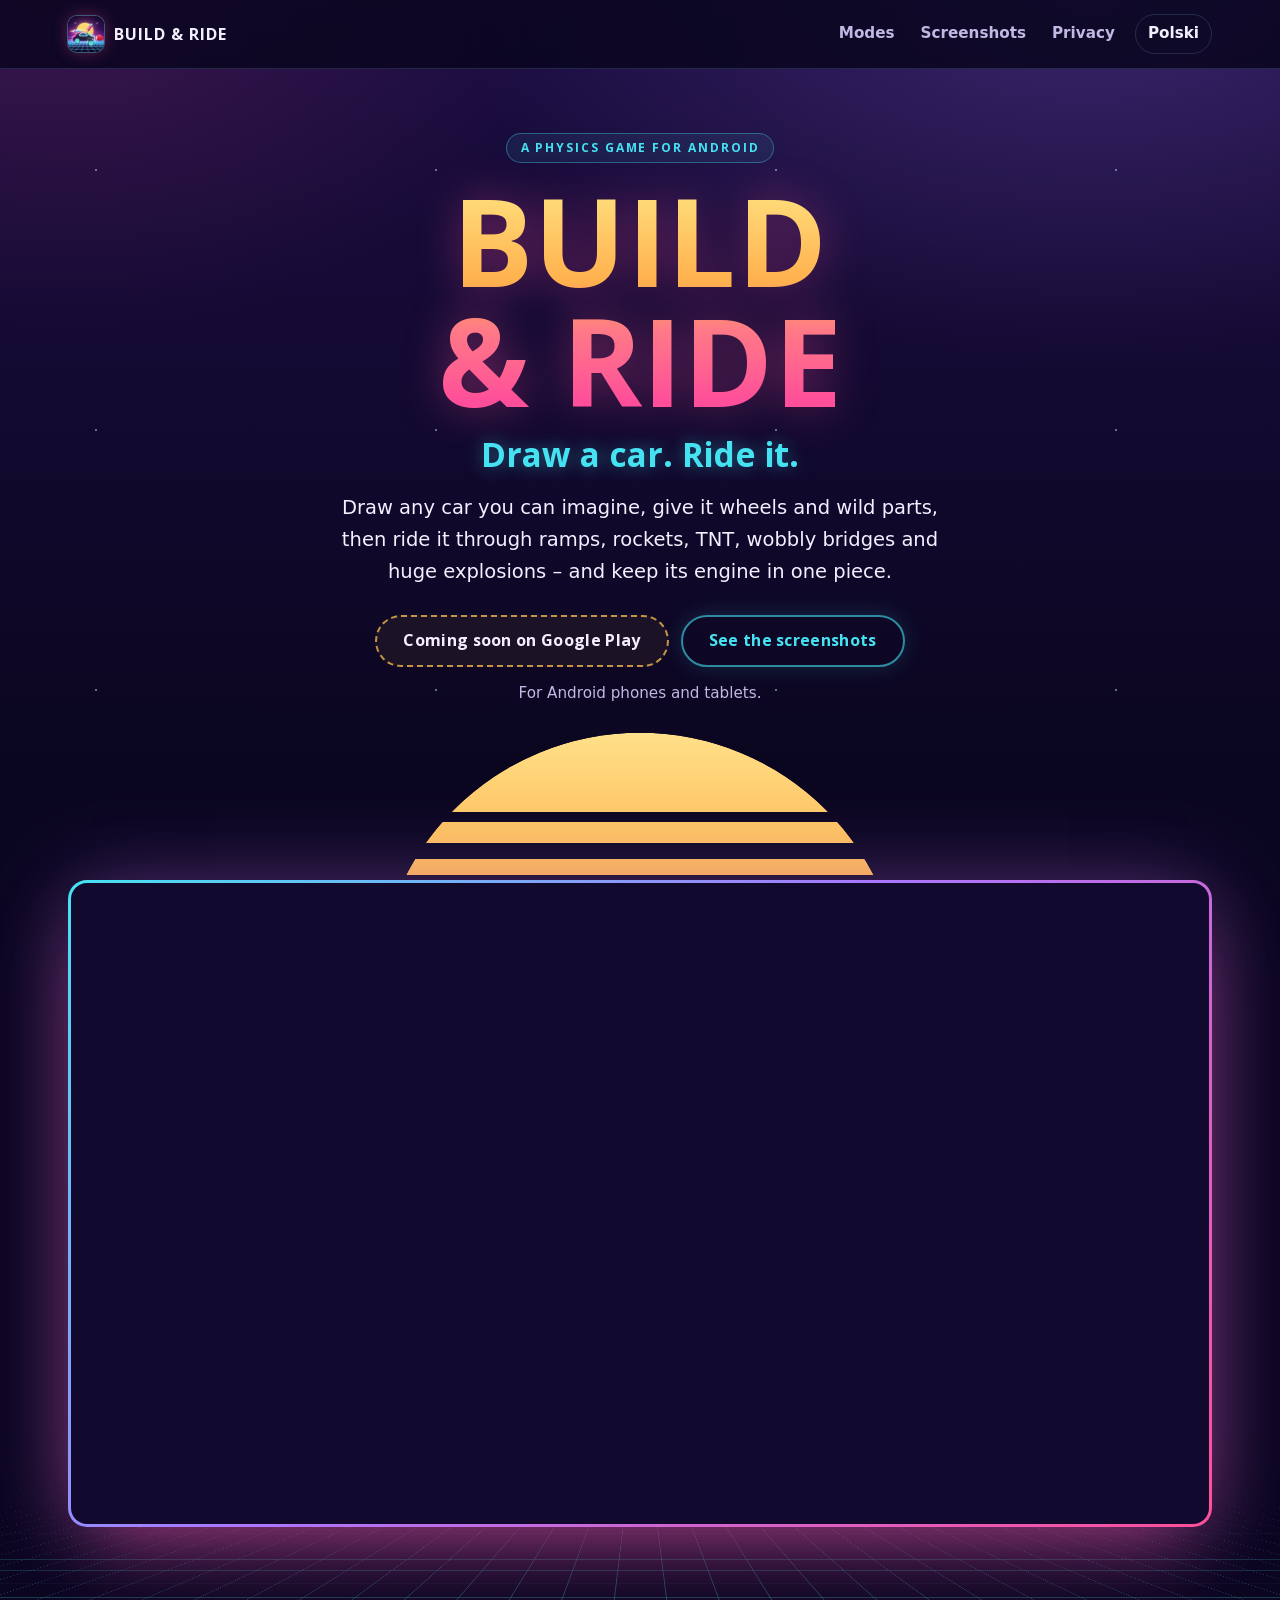
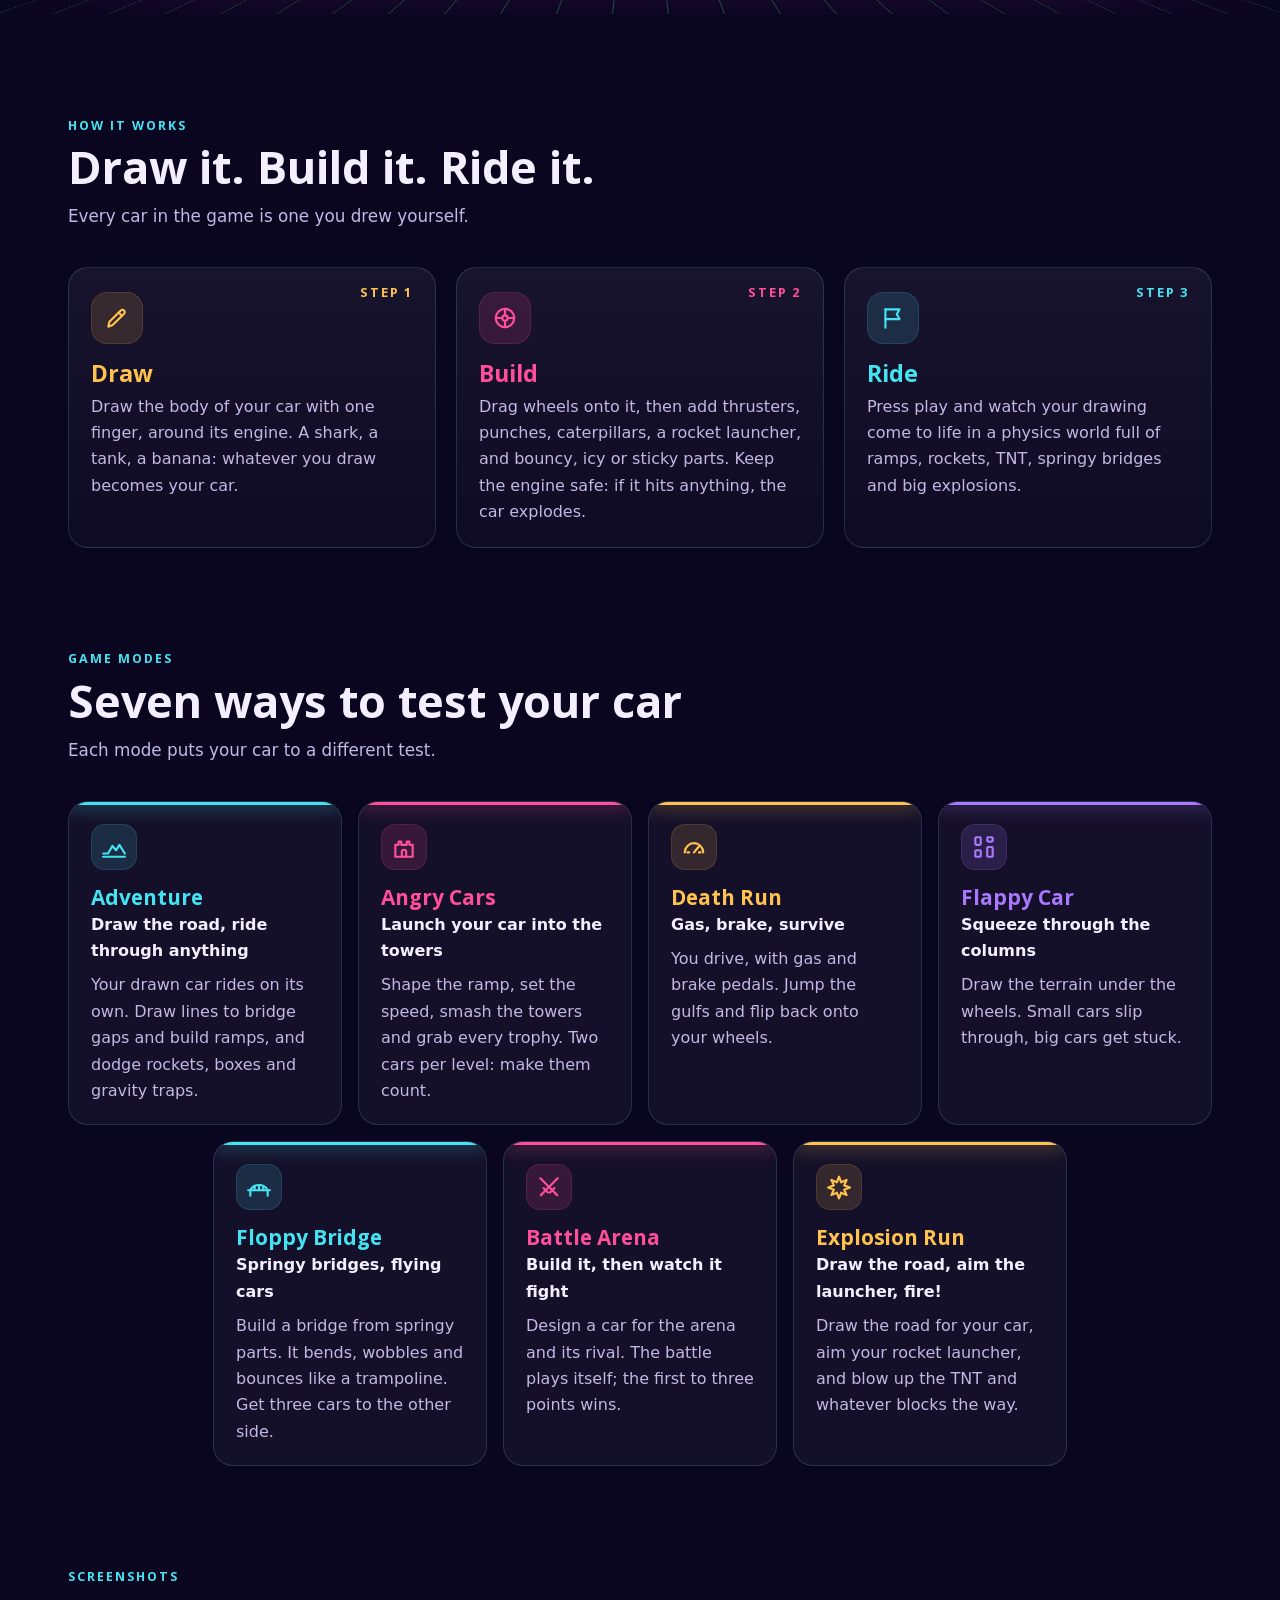
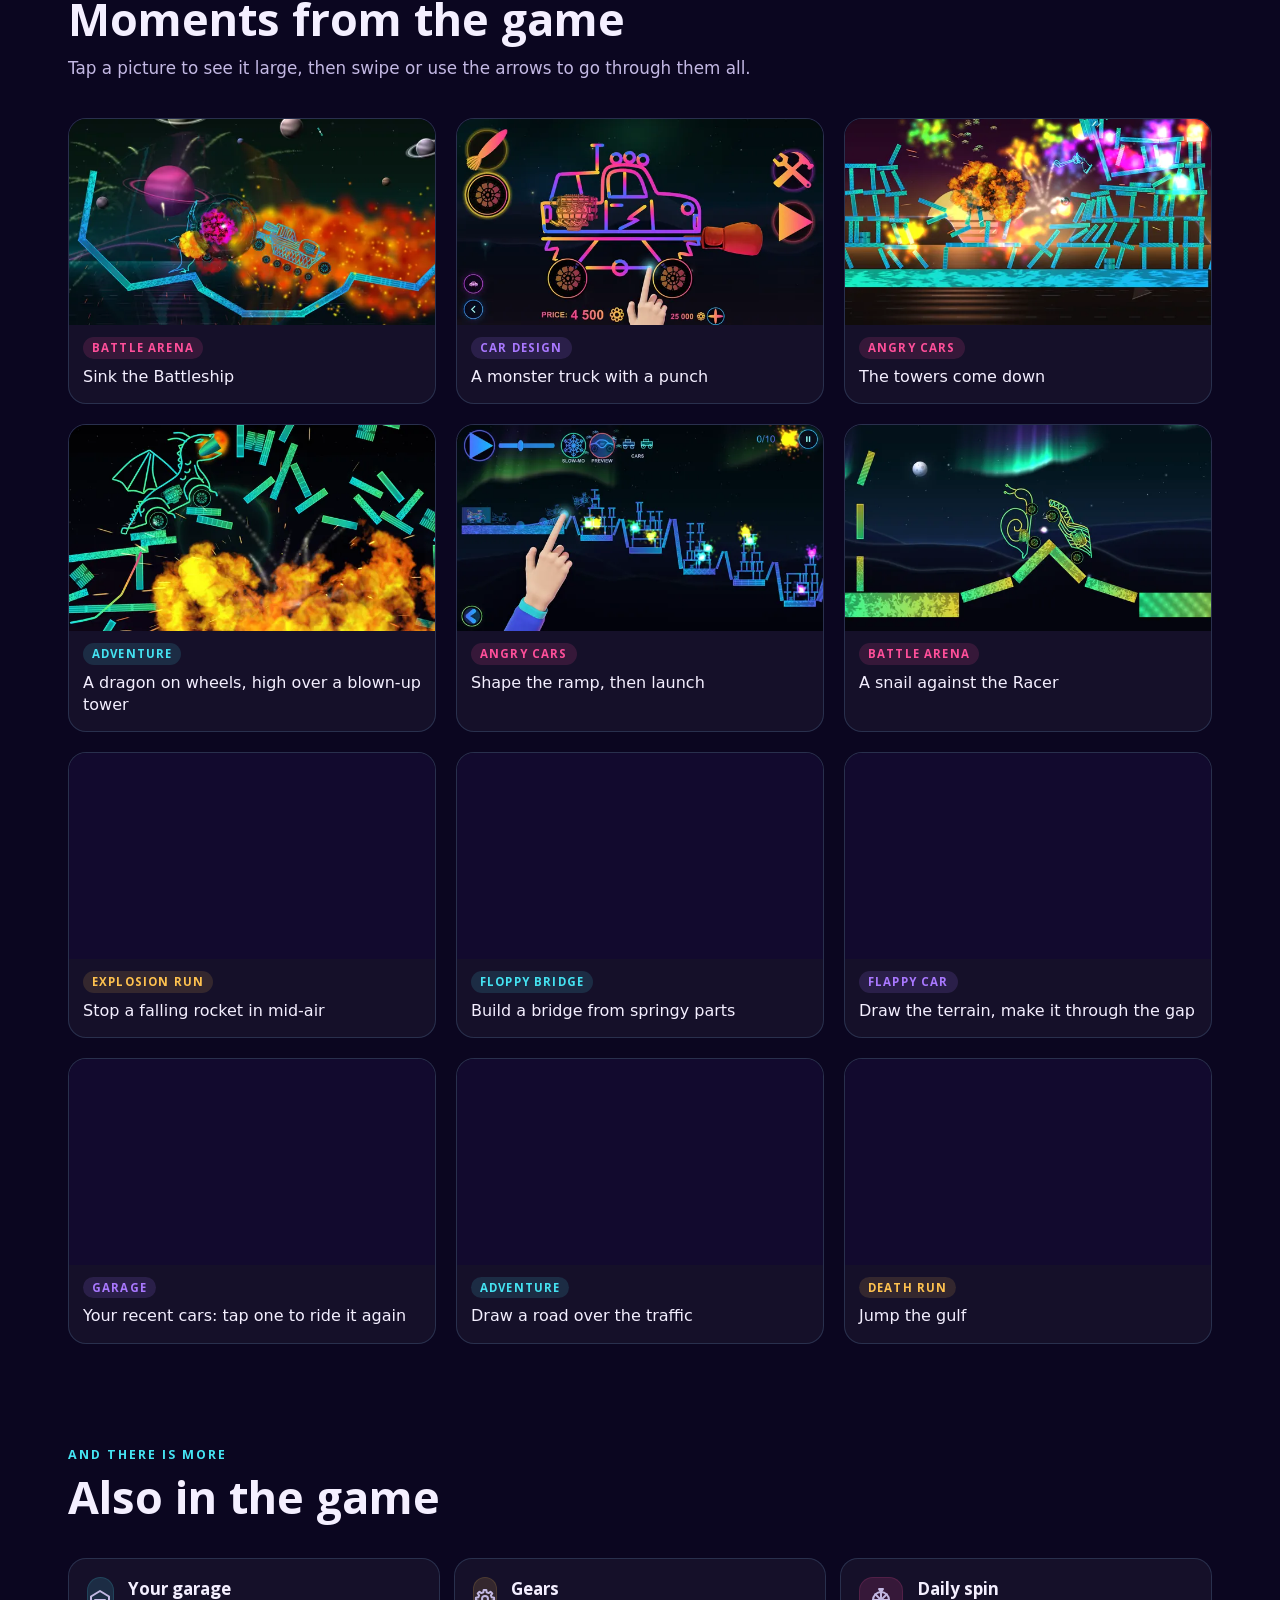
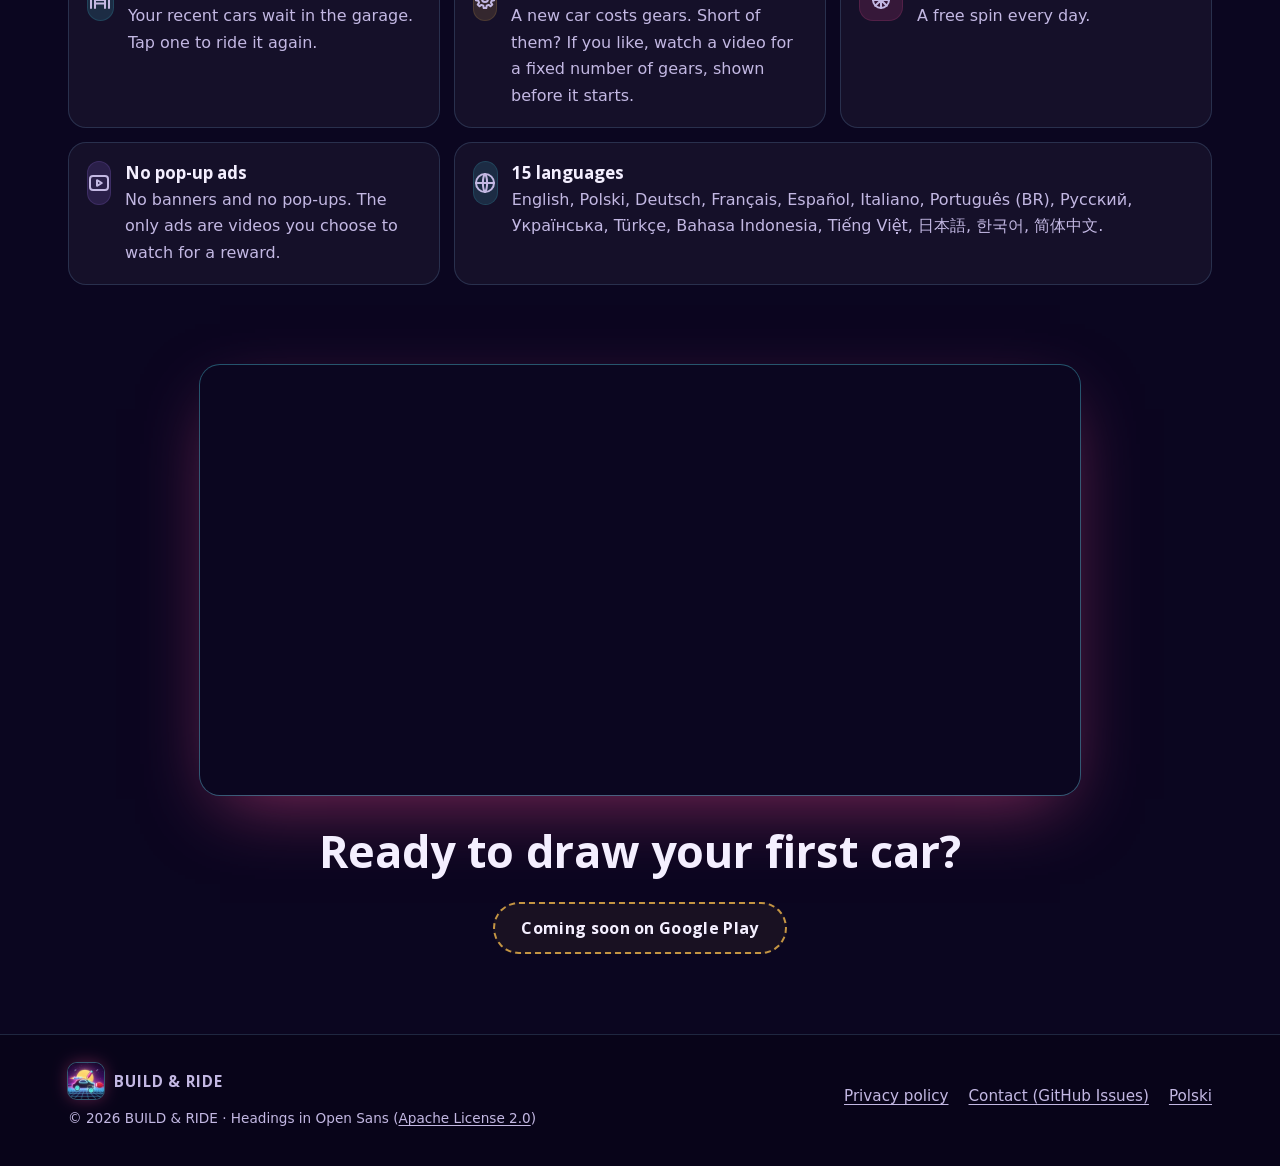
==== commit 516858b8: "Screenshot viewer: open a screenshot large and go through them one by one A tap opens the 1600px pic" ====
--- a/index.html
+++ b/index.html
@@ -3,7 +3,7 @@
 <head>
 <meta charset="utf-8">
 <meta name="viewport" content="width=device-width, initial-scale=1">
-<meta http-equiv="Content-Security-Policy" content="default-src 'none'; img-src 'self'; style-src 'self'; font-src 'self'; base-uri 'none'; form-action 'none'">
+<meta http-equiv="Content-Security-Policy" content="default-src 'none'; img-src 'self'; style-src 'self'; font-src 'self'; script-src 'self'; base-uri 'none'; form-action 'none'">
 <meta name="referrer" content="no-referrer">
 <title>BUILD &amp; RIDE: Draw a car. Ride it.</title>
 <meta name="description" content="BUILD &amp; RIDE is a physics game for Android: draw any car you can imagine, add wheels, thrusters, punches and a rocket launcher, then ride it through ramps, rockets, wobbly bridges and big explosions.">
@@ -19,6 +19,7 @@
 <link rel="preload" href="assets/fonts/open-sans-bold.woff" as="font" type="font/woff" crossorigin>
 <link rel="stylesheet" href="assets/css/fonts.css">
 <link rel="stylesheet" href="assets/css/site.css">
+<script src="assets/js/gallery.js" defer></script>
 <meta property="og:type" content="website">
 <meta property="og:site_name" content="BUILD &amp; RIDE">
 <meta property="og:title" content="BUILD &amp; RIDE: Draw a car. Ride it.">
@@ -49,6 +50,9 @@
   <symbol id="i-spin" viewBox="0 0 24 24"><circle cx="12" cy="13" r="8"/><path d="M12 5v16M4 13h16M6.3 7.3l11.4 11.4M17.7 7.3L6.3 18.7"/><path d="M10 2h4l-2 3z"/></symbol>
   <symbol id="i-video" viewBox="0 0 24 24"><rect x="3" y="5" width="18" height="14" rx="3"/><path d="M10 9.2v5.6l4.8-2.8z"/></symbol>
   <symbol id="i-globe" viewBox="0 0 24 24"><circle cx="12" cy="12" r="9"/><path d="M3 12h18M12 3c2.8 3.2 2.8 14.8 0 18M12 3c-2.8 3.2-2.8 14.8 0 18"/></symbol>
+  <symbol id="i-close" viewBox="0 0 24 24"><path d="M6 6l12 12M18 6L6 18"/></symbol>
+  <symbol id="i-prev" viewBox="0 0 24 24"><path d="M15 5l-7 7 7 7"/></symbol>
+  <symbol id="i-next" viewBox="0 0 24 24"><path d="M9 5l7 7-7 7"/></symbol>
 </svg>
 <a class="skip" href="#main">Skip to content</a>
 
@@ -181,7 +185,7 @@
       <div class="section-head">
         <p class="kicker">Screenshots</p>
         <h2 id="shots-title">Moments from the game</h2>
-        <p class="sub">Tap a picture to see it large.</p>
+        <p class="sub">Tap a picture to see it large, then swipe or use the arrows to go through them all.</p>
       </div>
       <ul class="gallery" tabindex="0" aria-label="Screenshots">
         <li>
@@ -304,5 +308,18 @@
     </ul>
   </div>
 </footer>
+
+<dialog class="lightbox" aria-label="Screenshots, one by one">
+  <div class="lb-bar">
+    <p class="lb-count"></p>
+    <button class="lb-btn lb-close" type="button" aria-label="Close"><svg class="i" aria-hidden="true"><use href="#i-close"/></svg></button>
+  </div>
+  <div class="lb-stage"></div>
+  <div class="lb-foot">
+    <button class="lb-btn lb-prev" type="button" aria-label="Previous screenshot"><svg class="i" aria-hidden="true"><use href="#i-prev"/></svg></button>
+    <p class="lb-cap" aria-live="polite"></p>
+    <button class="lb-btn lb-next" type="button" aria-label="Next screenshot"><svg class="i" aria-hidden="true"><use href="#i-next"/></svg></button>
+  </div>
+</dialog>
 </body>
 </html>
--- a/assets/css/site.css
+++ b/assets/css/site.css
@@ -807,6 +807,247 @@
   }
 }
 
+/* ------------------------------------------------------------------ the screenshot viewer (assets/js/gallery.js) */
+
+html.lb-open {
+  overflow: hidden;
+}
+
+.lightbox {
+  position: fixed;
+  inset: 0;
+  width: 100%;
+  height: 100%;
+  max-width: none;
+  max-height: none;
+  margin: 0;
+  padding: 0;
+  border: 0;
+  color: var(--text);
+  background: rgba(7, 3, 20, 0.97);
+  overflow: hidden;
+}
+
+.lightbox[open] {
+  display: grid;
+  grid-template-rows: auto minmax(0, 1fr) auto;
+}
+
+/* the dialog itself covers the whole screen */
+.lightbox::backdrop {
+  background: transparent;
+}
+
+.lb-bar,
+.lb-foot {
+  display: flex;
+  align-items: center;
+  justify-content: space-between;
+  gap: 12px;
+  padding-left: var(--gutter);
+  padding-right: var(--gutter);
+}
+
+.lb-bar {
+  padding-top: max(10px, env(safe-area-inset-top));
+  padding-bottom: 4px;
+}
+
+.lb-foot {
+  padding-top: 8px;
+  padding-bottom: max(16px, env(safe-area-inset-bottom));
+}
+
+.lb-count {
+  margin: 0;
+  color: var(--muted);
+  font: 700 0.9rem/1 var(--display);
+  letter-spacing: 0.08em;
+  font-variant-numeric: tabular-nums;
+}
+
+.lb-btn {
+  display: grid;
+  place-items: center;
+  flex: none;
+  width: 48px;
+  height: 48px;
+  padding: 0;
+  border: 1px solid var(--line);
+  border-radius: 50%;
+  color: var(--text);
+  background: rgba(255, 255, 255, 0.07);
+  cursor: pointer;
+  -webkit-tap-highlight-color: transparent;
+}
+
+.lb-btn:hover {
+  border-color: var(--accent);
+  background: var(--accent-soft);
+}
+
+.lb-btn .i {
+  width: 24px;
+  height: 24px;
+}
+
+.lb-stage {
+  position: relative;
+  display: grid;
+  place-items: center;
+  min-height: 0;
+  padding: 6px var(--gutter);
+  container-type: size;
+  touch-action: pan-y pinch-zoom;
+  -webkit-user-select: none;
+  user-select: none;
+}
+
+/* as large as the stage allows, always 16:9 (all the screenshots are), so the small picture shown while the
+   large one loads takes the same place */
+.lb-img {
+  width: 100%;
+  width: min(100cqw, 100cqh * 16 / 9);
+  height: auto;
+  aspect-ratio: 16 / 9;
+  object-fit: cover;
+  border-radius: 14px;
+  background: var(--bg-2);
+  box-shadow: 0 0 0 2px var(--accent), 0 20px 70px -20px var(--accent);
+  transition: transform 0.2s ease;
+  -webkit-user-drag: none;
+}
+
+.lb-img.is-dragging {
+  transition: none;
+}
+
+.lb-img.from-next {
+  animation: lb-from-next 0.24s ease-out;
+}
+
+.lb-img.from-prev {
+  animation: lb-from-prev 0.24s ease-out;
+}
+
+@keyframes lb-from-next {
+  from {
+    opacity: 0.35;
+    transform: translateX(36px);
+  }
+}
+
+@keyframes lb-from-prev {
+  from {
+    opacity: 0.35;
+    transform: translateX(-36px);
+  }
+}
+
+.lb-stage.is-loading .lb-img {
+  opacity: 0;
+}
+
+.lb-stage.is-loading::after {
+  content: "";
+  position: absolute;
+  left: 50%;
+  top: 50%;
+  width: 36px;
+  height: 36px;
+  margin: -18px 0 0 -18px;
+  border: 3px solid rgba(255, 255, 255, 0.16);
+  border-top-color: var(--accent);
+  border-radius: 50%;
+  animation: lb-spin 0.8s linear infinite;
+}
+
+@keyframes lb-spin {
+  to {
+    transform: rotate(360deg);
+  }
+}
+
+/* room for a caption of two lines, so the picture does not jump from one screenshot to the next */
+.lb-cap {
+  flex: 1;
+  min-width: 0;
+  min-height: 4.4rem;
+  margin: 0;
+  text-align: center;
+  line-height: 1.4;
+}
+
+.lb-cap .chip {
+  margin: 0 auto 6px;
+}
+
+/* wider screens (and phones on their side): the arrows sit beside the picture */
+@media (min-width: 720px) {
+  .lb-stage {
+    padding: 8px 92px;
+  }
+
+  .lb-prev,
+  .lb-next {
+    position: absolute;
+    top: 50%;
+    width: 56px;
+    height: 56px;
+    margin-top: -28px;
+  }
+
+  .lb-prev {
+    left: max(20px, env(safe-area-inset-left));
+  }
+
+  .lb-next {
+    right: max(20px, env(safe-area-inset-right));
+  }
+
+  .lb-cap {
+    min-height: 0;
+  }
+}
+
+/* phones on their side: little height, so the caption takes one line */
+@media (max-height: 560px) {
+  .lb-bar {
+    padding-top: max(6px, env(safe-area-inset-top));
+    padding-bottom: 0;
+  }
+
+  .lb-foot {
+    padding-top: 4px;
+    padding-bottom: max(8px, env(safe-area-inset-bottom));
+  }
+
+  .lb-cap {
+    min-height: 0;
+    white-space: nowrap;
+    overflow: hidden;
+    text-overflow: ellipsis;
+  }
+
+  .lb-cap .chip {
+    display: inline-block;
+    margin: 0 8px 0 0;
+  }
+}
+
+@media (prefers-reduced-motion: reduce) {
+  .lb-img,
+  .lb-img.from-next,
+  .lb-img.from-prev {
+    animation: none;
+    transition: none;
+  }
+
+  .lb-stage.is-loading::after {
+    animation-duration: 2.4s;
+  }
+}
+
 /* ------------------------------------------------------------------ the privacy policy */
 
 .doc {
